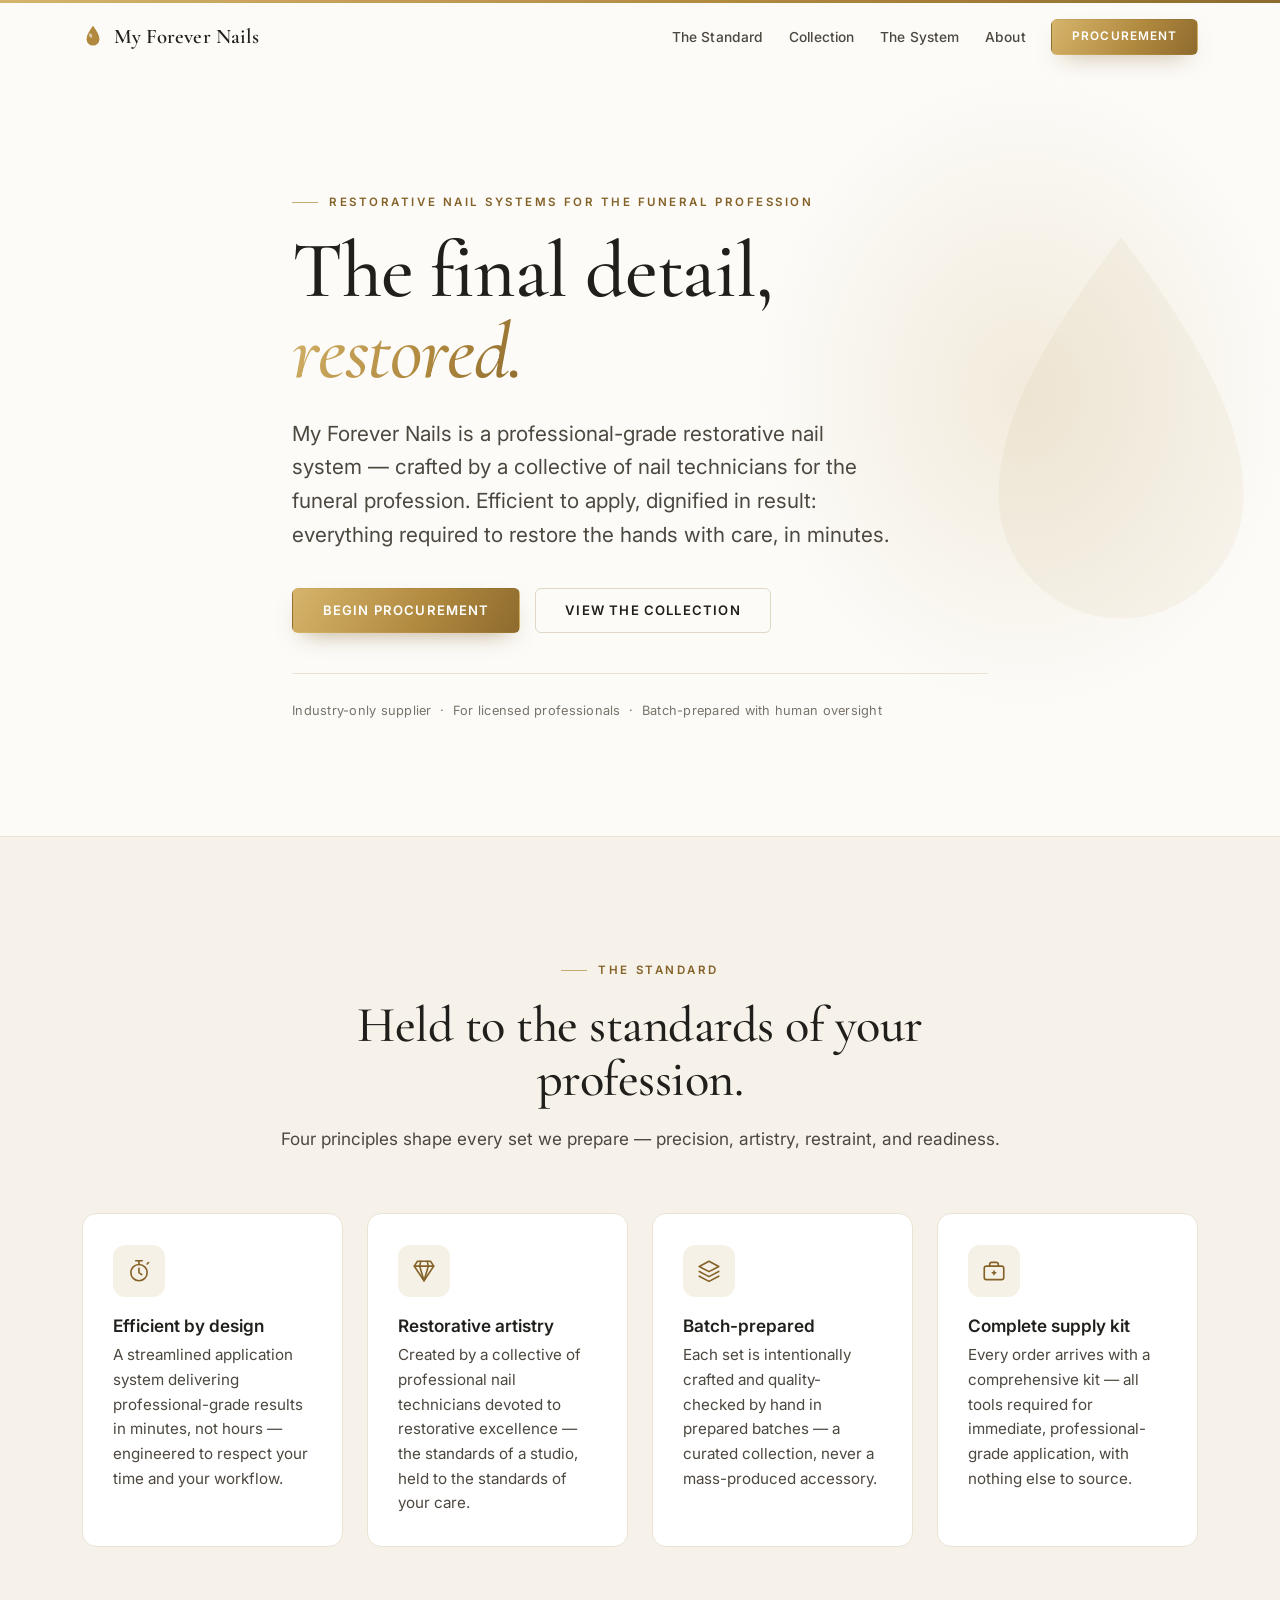
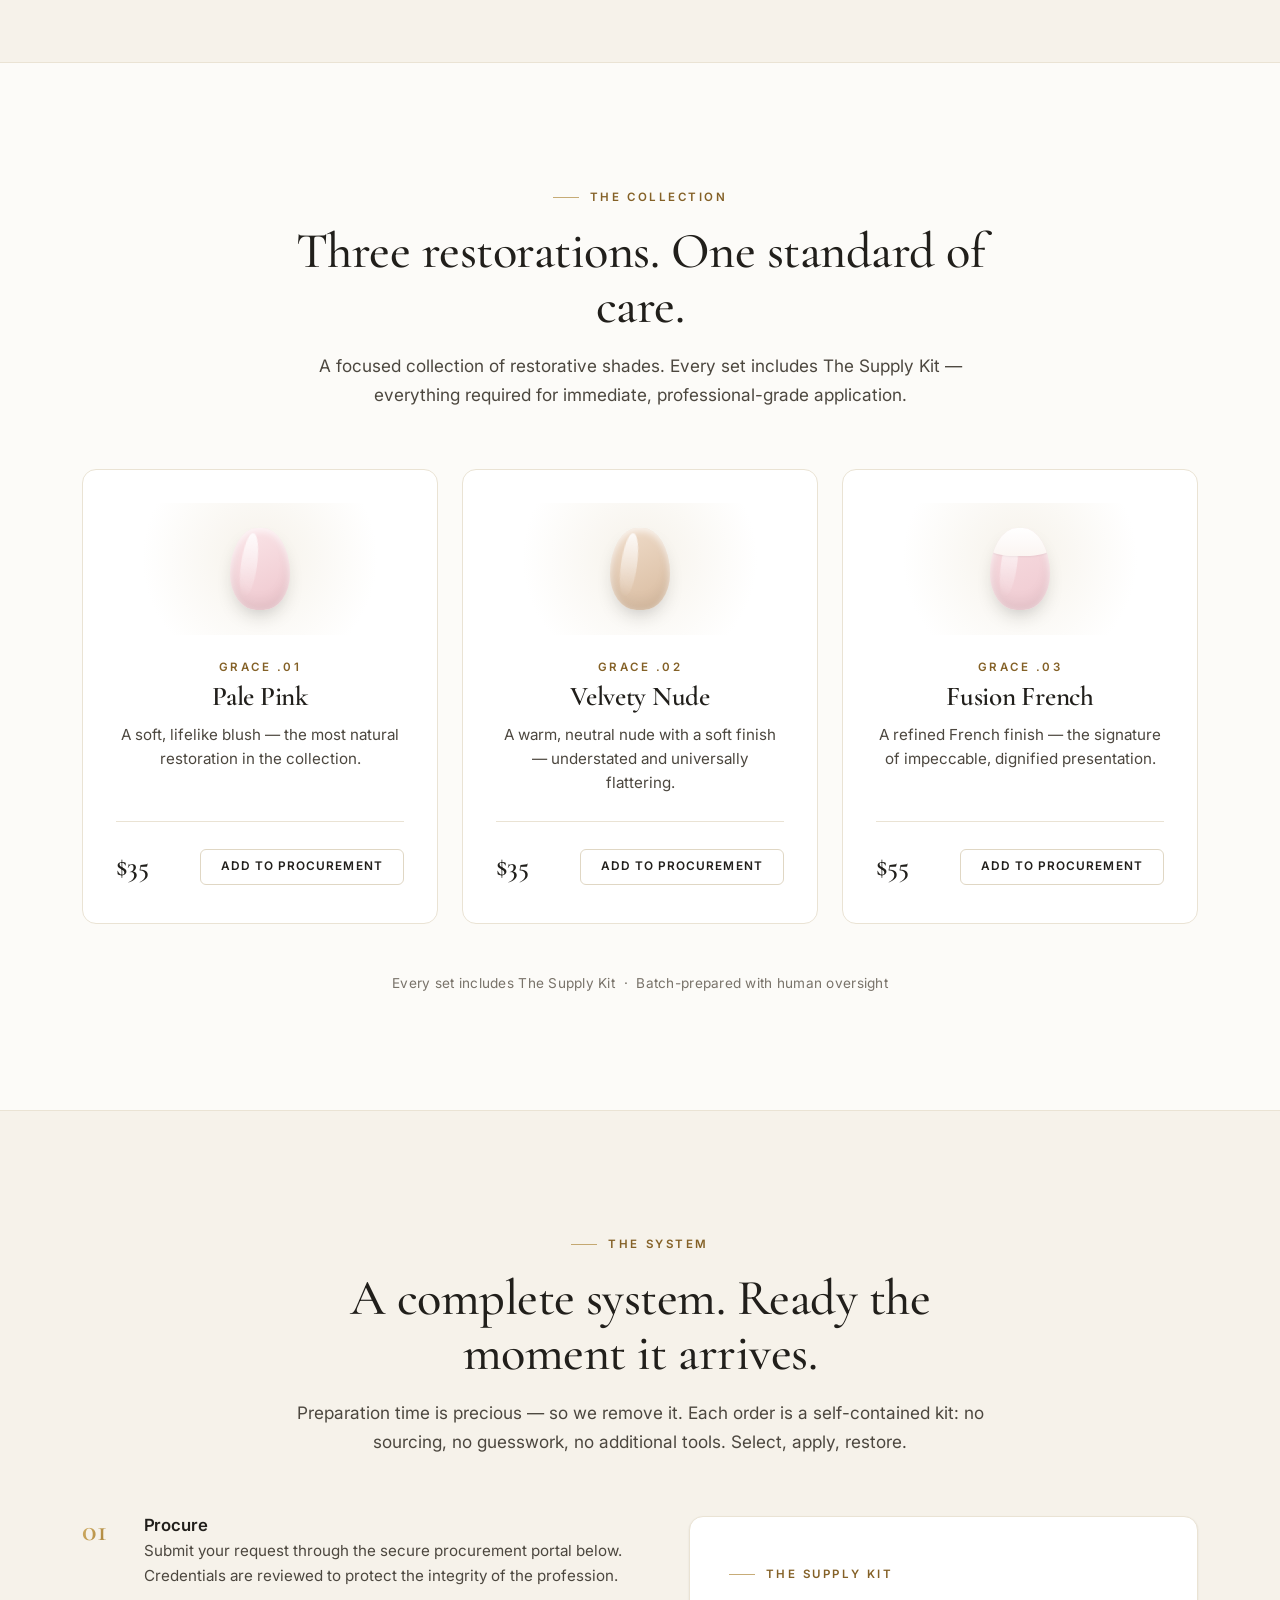
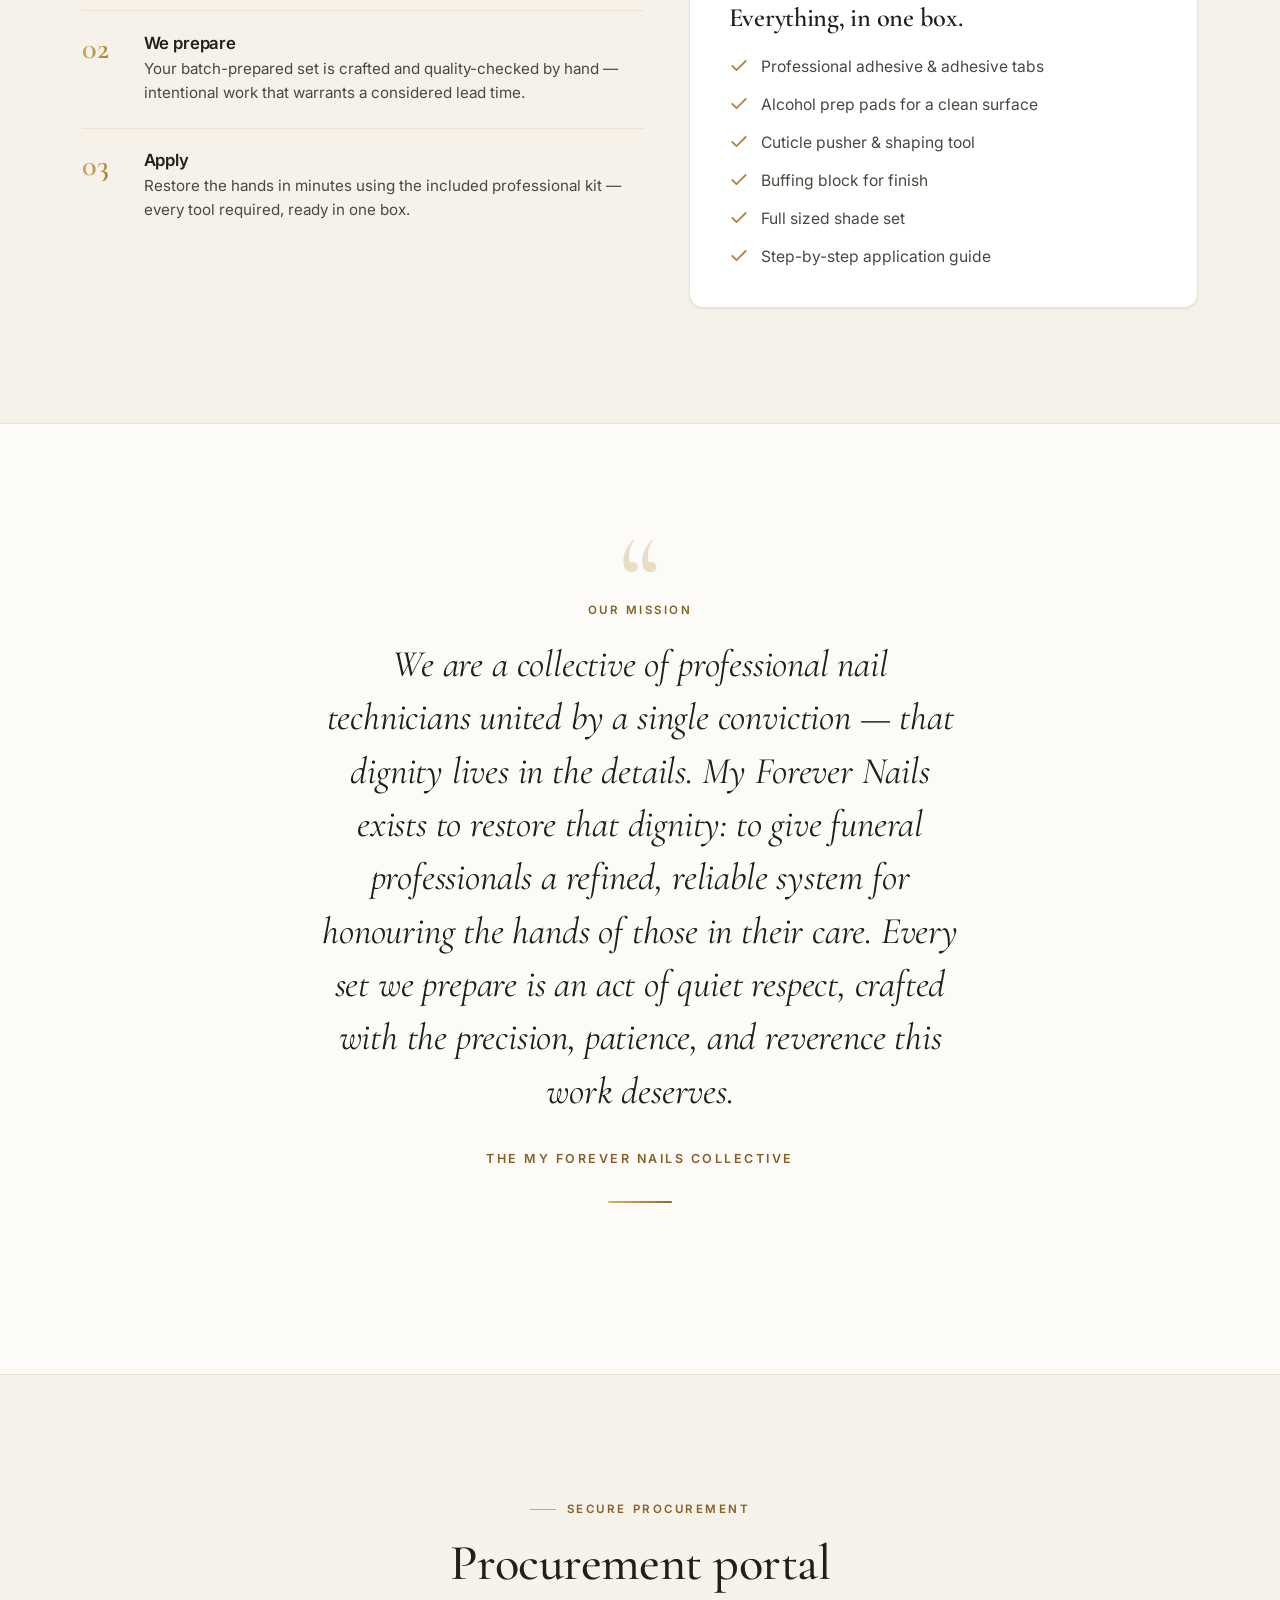
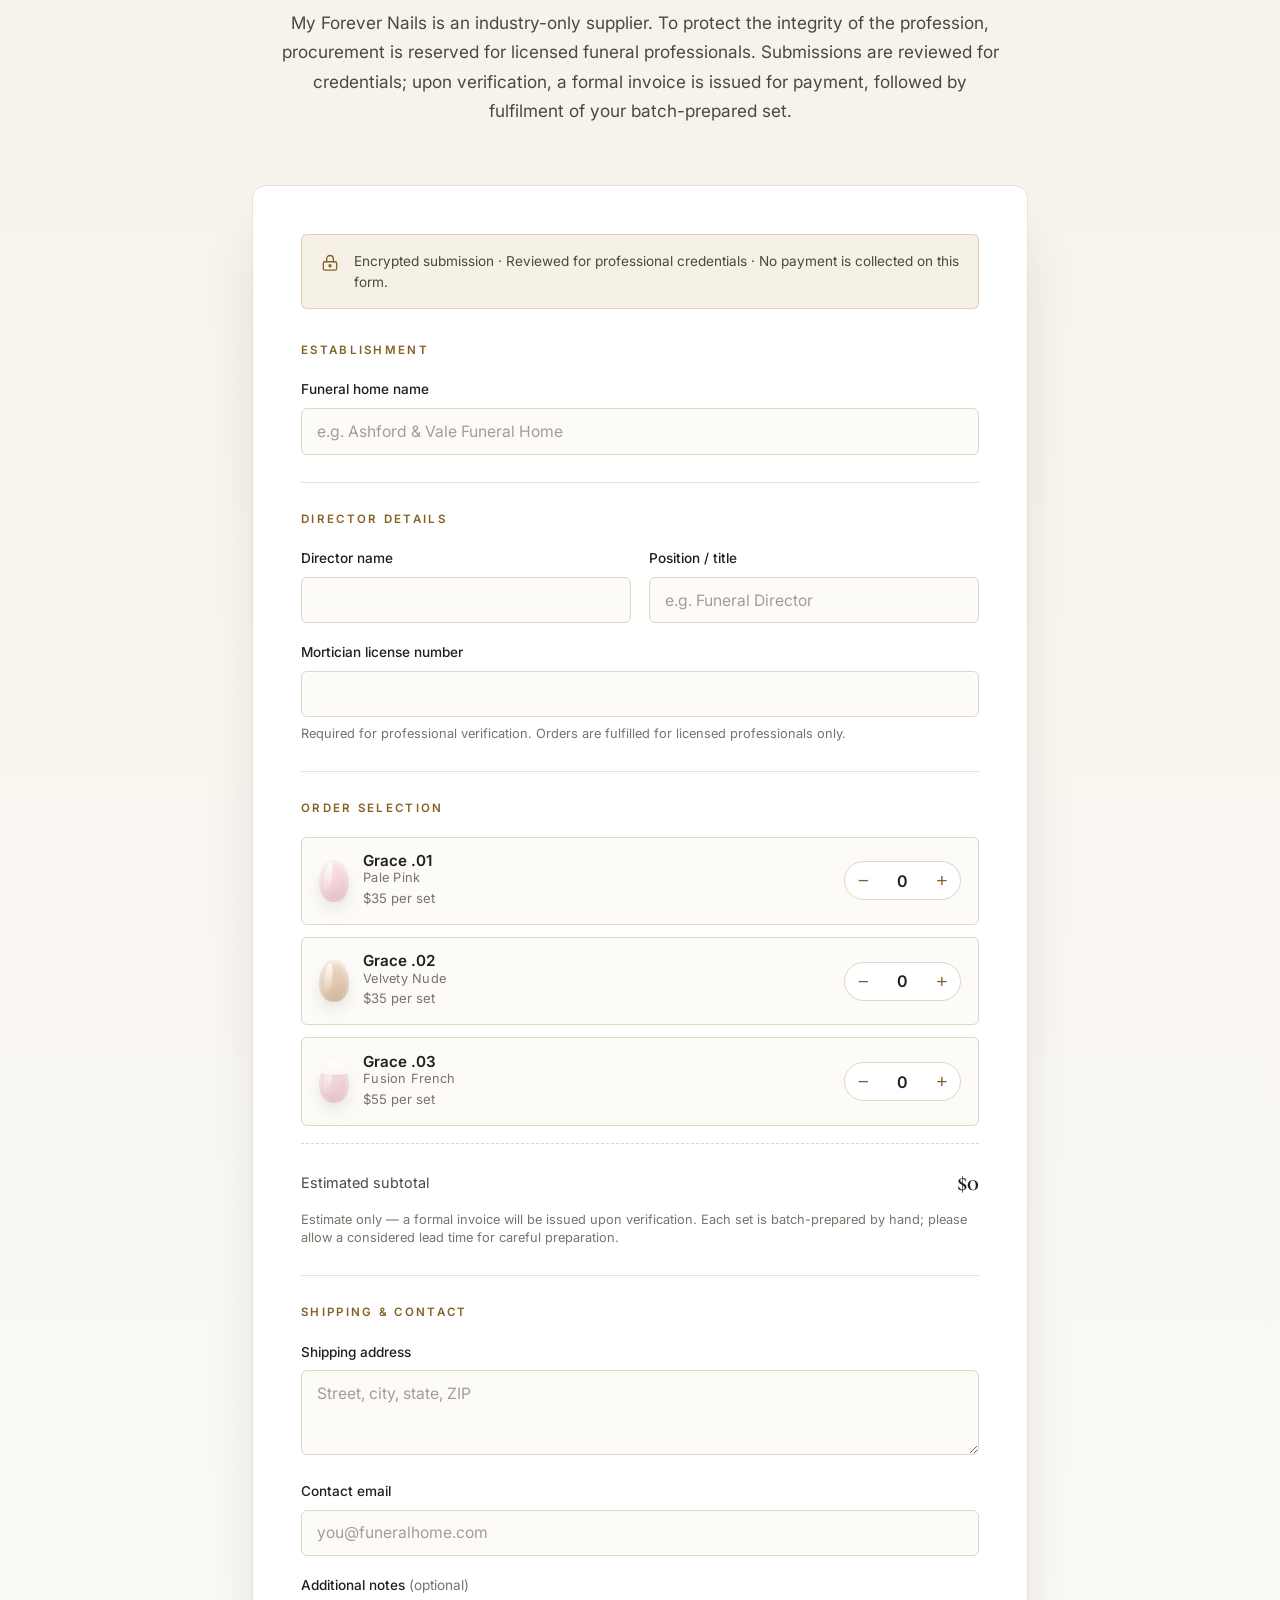
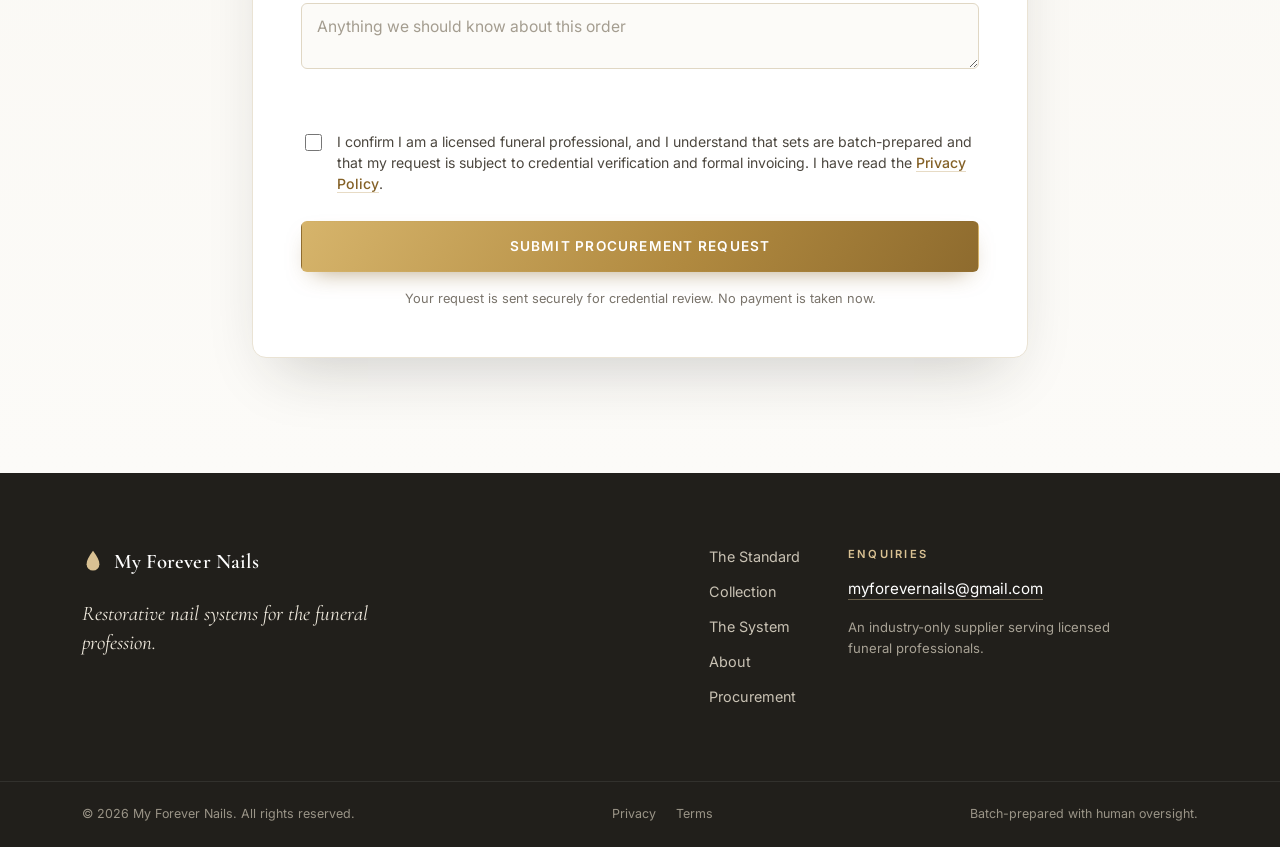
==== index.html @ 1ca55247 "Build the My Forever Nails production site Static, dependency-free site for myforevernails.com, serv" ====
<!DOCTYPE html>
<html lang="en" class="no-js">
<head>
<meta charset="utf-8">
<meta name="viewport" content="width=device-width, initial-scale=1">
<title>My Forever Nails — Restorative Nail Systems for the Funeral Profession</title>
<meta name="description" content="Professional-grade restorative nail systems, crafted by a collective of nail technicians for the funeral profession. Efficient application, dignified results. Industry-only supplier.">
<meta name="author" content="The My Forever Nails Collective">
<meta name="theme-color" content="#FCFBF8">
<meta name="color-scheme" content="light">
<link rel="canonical" href="https://myforevernails.com/">

<!-- Open Graph -->
<meta property="og:type" content="website">
<meta property="og:site_name" content="My Forever Nails">
<meta property="og:title" content="My Forever Nails — Restorative Nail Systems for the Funeral Profession">
<meta property="og:description" content="Professional-grade restorative nail systems, crafted by a collective of nail technicians for the funeral profession. Efficient application, dignified results.">
<meta property="og:url" content="https://myforevernails.com/">
<meta property="og:image" content="https://myforevernails.com/assets/img/og-image.png">
<meta property="og:image:width" content="1200">
<meta property="og:image:height" content="630">
<meta property="og:image:alt" content="My Forever Nails — restorative nail systems for the funeral profession.">
<meta property="og:locale" content="en_US">

<!-- Twitter / X -->
<meta name="twitter:card" content="summary_large_image">
<meta name="twitter:title" content="My Forever Nails — Restorative Nail Systems for the Funeral Profession">
<meta name="twitter:description" content="Professional-grade restorative nail systems, crafted by a collective of nail technicians for the funeral profession.">
<meta name="twitter:image" content="https://myforevernails.com/assets/img/og-image.png">

<!-- Icons -->
<link rel="icon" href="/assets/img/favicon.ico" sizes="32x32">
<link rel="icon" href="/assets/img/favicon.svg" type="image/svg+xml">
<link rel="apple-touch-icon" href="/assets/img/apple-touch-icon.png">
<link rel="manifest" href="/site.webmanifest">

<!-- Fonts -->
<link rel="preconnect" href="https://fonts.googleapis.com">
<link rel="preconnect" href="https://fonts.gstatic.com" crossorigin>
<link href="https://fonts.googleapis.com/css2?family=Cormorant+Garamond:ital,wght@0,400;0,500;0,600;1,400;1,500&family=Inter:wght@400;500;600;700&display=swap" rel="stylesheet">

<link rel="stylesheet" href="/assets/css/styles.css">
<script>document.documentElement.classList.remove('no-js');</script>

<!-- Structured data -->
<script type="application/ld+json">
{
  "@context": "https://schema.org",
  "@graph": [
    {
      "@type": "Organization",
      "@id": "https://myforevernails.com/#organization",
      "name": "My Forever Nails",
      "url": "https://myforevernails.com/",
      "email": "myforevernails@gmail.com",
      "logo": "https://myforevernails.com/assets/img/icon-512.png",
      "image": "https://myforevernails.com/assets/img/og-image.png",
      "description": "An industry-only supplier of professional-grade restorative nail systems for the funeral profession, crafted by a collective of nail technicians.",
      "slogan": "The final detail, restored.",
      "areaServed": "US",
      "contactPoint": {
        "@type": "ContactPoint",
        "contactType": "Sales",
        "email": "myforevernails@gmail.com",
        "availableLanguage": "English"
      }
    },
    {
      "@type": "WebSite",
      "@id": "https://myforevernails.com/#website",
      "url": "https://myforevernails.com/",
      "name": "My Forever Nails",
      "publisher": { "@id": "https://myforevernails.com/#organization" },
      "inLanguage": "en-US"
    },
    {
      "@type": "ItemList",
      "name": "The Collection",
      "itemListOrder": "https://schema.org/ItemListOrderAscending",
      "numberOfItems": 3,
      "itemListElement": [
        {
          "@type": "ListItem",
          "position": 1,
          "item": {
            "@type": "Product",
            "name": "Grace .01 — Pale Pink",
            "sku": "GRACE-01",
            "description": "A soft, lifelike blush — the most natural restoration in the collection. Includes The Supply Kit.",
            "brand": { "@id": "https://myforevernails.com/#organization" },
            "offers": {
              "@type": "Offer",
              "price": "35.00",
              "priceCurrency": "USD",
              "availability": "https://schema.org/InStock",
              "eligibleCustomerType": "https://schema.org/Business",
              "url": "https://myforevernails.com/#collection"
            }
          }
        },
        {
          "@type": "ListItem",
          "position": 2,
          "item": {
            "@type": "Product",
            "name": "Grace .02 — Velvety Nude",
            "sku": "GRACE-02",
            "description": "A warm, neutral nude with a soft finish — understated and universally flattering. Includes The Supply Kit.",
            "brand": { "@id": "https://myforevernails.com/#organization" },
            "offers": {
              "@type": "Offer",
              "price": "35.00",
              "priceCurrency": "USD",
              "availability": "https://schema.org/InStock",
              "eligibleCustomerType": "https://schema.org/Business",
              "url": "https://myforevernails.com/#collection"
            }
          }
        },
        {
          "@type": "ListItem",
          "position": 3,
          "item": {
            "@type": "Product",
            "name": "Grace .03 — Fusion French",
            "sku": "GRACE-03",
            "description": "A refined French finish — the signature of impeccable, dignified presentation. Includes The Supply Kit.",
            "brand": { "@id": "https://myforevernails.com/#organization" },
            "offers": {
              "@type": "Offer",
              "price": "55.00",
              "priceCurrency": "USD",
              "availability": "https://schema.org/InStock",
              "eligibleCustomerType": "https://schema.org/Business",
              "url": "https://myforevernails.com/#collection"
            }
          }
        }
      ]
    }
  ]
}
</script>
</head>
<body>
<a class="skip-link" href="#top">Skip to content</a>
<div class="topbar" aria-hidden="true"></div>

<!-- ============ HEADER ============ -->
<header class="site-header">
  <div class="container header__inner">
    <a class="brand" href="/" aria-label="My Forever Nails — home">
      <svg class="brand__mark" viewBox="0 0 24 28" aria-hidden="true">
        <path d="M12 1.6C7.4 7.6 5 12.2 5 16.4A7 7 0 0 0 19 16.4C19 12.2 16.6 7.6 12 1.6Z" fill="#B0893F"/>
        <ellipse cx="9.4" cy="12.4" rx="1.7" ry="2.6" fill="#fff" opacity=".55" transform="rotate(-22 9.4 12.4)"/>
      </svg>
      <span class="brand__name">My Forever Nails</span>
    </a>
    <button class="nav-toggle" type="button" aria-controls="primary-nav" aria-expanded="false" aria-label="Open menu">
      <span></span><span></span><span></span>
    </button>
    <nav id="primary-nav" class="nav" aria-label="Primary">
      <a href="#standard">The Standard</a>
      <a href="#collection">Collection</a>
      <a href="#system">The System</a>
      <a href="#mission">About</a>
      <a href="#procurement" class="btn btn--primary btn--sm nav__cta">Procurement</a>
    </nav>
  </div>
</header>

<main id="top" tabindex="-1">

  <!-- ============ HERO ============ -->
  <section class="hero">
    <svg class="hero__ornament" viewBox="0 0 24 28" aria-hidden="true">
      <path d="M12 1.6C7.4 7.6 5 12.2 5 16.4A7 7 0 0 0 19 16.4C19 12.2 16.6 7.6 12 1.6Z" fill="currentColor"/>
    </svg>
    <div class="container hero__inner">
      <p class="eyebrow reveal">Restorative nail systems for the funeral profession</p>
      <h1 class="hero__title reveal">The final detail,<br><em>restored.</em></h1>
      <p class="hero__lead reveal">My Forever Nails is a professional-grade restorative nail system — crafted by a collective of nail technicians for the funeral profession. Efficient to apply, dignified in result: everything required to restore the hands with care, in minutes.</p>
      <div class="hero__actions reveal">
        <a href="#procurement" class="btn btn--primary">Begin procurement</a>
        <a href="#collection" class="btn btn--ghost">View the collection</a>
      </div>
      <p class="hero__trust reveal">Industry-only supplier&nbsp;&nbsp;·&nbsp;&nbsp;For licensed professionals&nbsp;&nbsp;·&nbsp;&nbsp;Batch-prepared with human oversight</p>
    </div>
  </section>

  <!-- ============ THE STANDARD ============ -->
  <section id="standard" class="section section--paper">
    <div class="container">
      <div class="section__head">
        <p class="eyebrow reveal">The standard</p>
        <h2 class="section__title reveal">Held to the standards of your profession.</h2>
        <p class="section__intro reveal">Four principles shape every set we prepare — precision, artistry, restraint, and readiness.</p>
      </div>
      <div class="grid grid--4">
        <article class="card reveal">
          <span class="card__icon"><svg viewBox="0 0 24 24" fill="none" stroke="currentColor" stroke-width="1.5" stroke-linecap="round" stroke-linejoin="round" aria-hidden="true"><circle cx="12" cy="13.5" r="7.5"/><path d="M12 9.5v4l2.6 1.8"/><path d="M9 2.5h6"/><path d="M12 2.5v3.5"/><path d="m19.5 5.5 1.3-1.3"/></svg></span>
          <h3>Efficient by design</h3>
          <p>A streamlined application system delivering professional-grade results in minutes, not hours — engineered to respect your time and your workflow.</p>
        </article>
        <article class="card reveal">
          <span class="card__icon"><svg viewBox="0 0 24 24" fill="none" stroke="currentColor" stroke-width="1.5" stroke-linecap="round" stroke-linejoin="round" aria-hidden="true"><path d="M6 3h12l3 4.5-9 13.5L3 7.5 6 3Z"/><path d="M3.2 7.5h17.6"/><path d="M9 3 8 7.5 12 21l4-13.5L15 3"/></svg></span>
          <h3>Restorative artistry</h3>
          <p>Created by a collective of professional nail technicians devoted to restorative excellence — the standards of a studio, held to the standards of your care.</p>
        </article>
        <article class="card reveal">
          <span class="card__icon"><svg viewBox="0 0 24 24" fill="none" stroke="currentColor" stroke-width="1.5" stroke-linecap="round" stroke-linejoin="round" aria-hidden="true"><path d="m12 3 9 4.8-9 4.8-9-4.8L12 3Z"/><path d="m3 12.4 9 4.8 9-4.8"/><path d="m3 16.8 9 4.8 9-4.8"/></svg></span>
          <h3>Batch-prepared</h3>
          <p>Each set is intentionally crafted and quality-checked by hand in prepared batches — a curated collection, never a mass-produced accessory.</p>
        </article>
        <article class="card reveal">
          <span class="card__icon"><svg viewBox="0 0 24 24" fill="none" stroke="currentColor" stroke-width="1.5" stroke-linecap="round" stroke-linejoin="round" aria-hidden="true"><rect x="3" y="7.5" width="18" height="12.5" rx="2"/><path d="M8 7.5V6a2 2 0 0 1 2-2h4a2 2 0 0 1 2 2v1.5"/><path d="M12 12v3.2"/><path d="M10.4 13.6h3.2"/></svg></span>
          <h3>Complete supply kit</h3>
          <p>Every order arrives with a comprehensive kit — all tools required for immediate, professional-grade application, with nothing else to source.</p>
        </article>
      </div>
    </div>
  </section>

  <!-- ============ COLLECTION ============ -->
  <section id="collection" class="section">
    <div class="container">
      <div class="section__head">
        <p class="eyebrow reveal">The collection</p>
        <h2 class="section__title reveal">Three restorations. One standard of care.</h2>
        <p class="section__intro reveal">A focused collection of restorative shades. Every set includes The Supply Kit — everything required for immediate, professional-grade application.</p>
      </div>
      <div class="products">
        <article class="product reveal">
          <div class="product__visual"><span class="nail nail--g01" aria-hidden="true"></span></div>
          <p class="product__code">Grace .01</p>
          <h3 class="product__name">Pale Pink</h3>
          <p class="product__desc">A soft, lifelike blush — the most natural restoration in the collection.</p>
          <div class="product__foot">
            <span class="product__price">$35</span>
            <button type="button" class="btn btn--ghost btn--sm" data-add="g01">Add to procurement</button>
          </div>
        </article>
        <article class="product reveal">
          <div class="product__visual"><span class="nail nail--g02" aria-hidden="true"></span></div>
          <p class="product__code">Grace .02</p>
          <h3 class="product__name">Velvety Nude</h3>
          <p class="product__desc">A warm, neutral nude with a soft finish — understated and universally flattering.</p>
          <div class="product__foot">
            <span class="product__price">$35</span>
            <button type="button" class="btn btn--ghost btn--sm" data-add="g02">Add to procurement</button>
          </div>
        </article>
        <article class="product reveal">
          <div class="product__visual"><span class="nail nail--g03" aria-hidden="true"></span></div>
          <p class="product__code">Grace .03</p>
          <h3 class="product__name">Fusion French</h3>
          <p class="product__desc">A refined French finish — the signature of impeccable, dignified presentation.</p>
          <div class="product__foot">
            <span class="product__price">$55</span>
            <button type="button" class="btn btn--ghost btn--sm" data-add="g03">Add to procurement</button>
          </div>
        </article>
      </div>
      <p class="products__note reveal">Every set includes The Supply Kit&nbsp;&nbsp;·&nbsp;&nbsp;Batch-prepared with human oversight</p>
    </div>
  </section>

  <!-- ============ THE SYSTEM ============ -->
  <section id="system" class="section section--paper">
    <div class="container">
      <div class="section__head">
        <p class="eyebrow reveal">The system</p>
        <h2 class="section__title reveal">A complete system. Ready the moment it arrives.</h2>
        <p class="section__intro reveal">Preparation time is precious — so we remove it. Each order is a self-contained kit: no sourcing, no guesswork, no additional tools. Select, apply, restore.</p>
      </div>
      <div class="system__grid">
        <ol class="steps reveal">
          <li class="step">
            <span class="step__num">01</span>
            <div><h3>Procure</h3><p>Submit your request through the secure procurement portal below. Credentials are reviewed to protect the integrity of the profession.</p></div>
          </li>
          <li class="step">
            <span class="step__num">02</span>
            <div><h3>We prepare</h3><p>Your batch-prepared set is crafted and quality-checked by hand — intentional work that warrants a considered lead time.</p></div>
          </li>
          <li class="step">
            <span class="step__num">03</span>
            <div><h3>Apply</h3><p>Restore the hands in minutes using the included professional kit — every tool required, ready in one box.</p></div>
          </li>
        </ol>
        <aside class="kit reveal">
          <p class="eyebrow">The supply kit</p>
          <h3 class="kit__title">Everything, in one box.</h3>
          <ul class="kit__list">
            <li>Professional adhesive &amp; adhesive tabs</li>
            <li>Alcohol prep pads for a clean surface</li>
            <li>Cuticle pusher &amp; shaping tool</li>
            <li>Buffing block for finish</li>
            <li>Full sized shade set</li>
            <li>Step-by-step application guide</li>
          </ul>
        </aside>
      </div>
    </div>
  </section>

  <!-- ============ MISSION / ABOUT ============ -->
  <section id="mission" class="section section--mission">
    <div class="container container--narrow">
      <div class="mission">
        <p class="eyebrow eyebrow--center reveal">Our mission</p>
        <blockquote class="mission__quote reveal">
          We are a collective of professional nail technicians united by a single conviction — that dignity lives in the details. My Forever Nails exists to restore that dignity: to give funeral professionals a refined, reliable system for honouring the hands of those in their care. Every set we prepare is an act of quiet respect, crafted with the precision, patience, and reverence this work deserves.
        </blockquote>
        <p class="mission__by reveal">The My Forever Nails Collective</p>
        <div class="mission__rule reveal" aria-hidden="true"></div>
      </div>
    </div>
  </section>

  <!-- ============ PROCUREMENT ============ -->
  <section id="procurement" class="section section--procurement">
    <div class="container container--form">
      <div class="section__head">
        <p class="eyebrow reveal">Secure procurement</p>
        <h2 class="section__title reveal">Procurement portal</h2>
        <p class="section__intro reveal">My Forever Nails is an industry-only supplier. To protect the integrity of the profession, procurement is reserved for licensed funeral professionals. Submissions are reviewed for credentials; upon verification, a formal invoice is issued for payment, followed by fulfilment of your batch-prepared set.</p>
      </div>

      <div class="portal reveal">
        <div class="portal__secure">
          <svg viewBox="0 0 24 24" fill="none" stroke="currentColor" stroke-width="1.6" stroke-linecap="round" stroke-linejoin="round" aria-hidden="true"><rect x="4" y="10.5" width="16" height="10" rx="2"/><path d="M8 10.5V7a4 4 0 0 1 8 0v3.5"/><circle cx="12" cy="15.3" r="1.2"/></svg>
          <span>Encrypted submission&nbsp;·&nbsp;Reviewed for professional credentials&nbsp;·&nbsp;No payment is collected on this form.</span>
        </div>

        <form id="procurement-form">
          <!-- Native browser validation is intentionally left enabled: the
               submit handler below only runs once required fields pass. -->
          <!-- Web3Forms configuration. The access key is injected by
               assets/js/main.js — see the CONFIGURATION block at its top. -->
          <input type="hidden" name="access_key" value="">
          <input type="hidden" name="subject" value="New Procurement Request — My Forever Nails">
          <input type="hidden" name="from_name" value="My Forever Nails — Procurement Portal">
          <input type="hidden" name="Order Summary" value="">
          <input type="hidden" name="Estimated Subtotal" value="">
          <!-- Honeypot (anti-spam; leave empty) -->
          <input type="checkbox" name="botcheck" style="display:none !important" tabindex="-1" autocomplete="off" aria-hidden="true">

          <div class="field-group">
            <p class="field-group__label">Establishment</p>
            <div class="field">
              <label for="fh">Funeral home name</label>
              <input id="fh" name="Funeral Home Name" type="text" required autocomplete="organization" placeholder="e.g. Ashford &amp; Vale Funeral Home">
            </div>
          </div>

          <div class="field-group">
            <p class="field-group__label">Director details</p>
            <div class="field-row">
              <div class="field">
                <label for="dn">Director name</label>
                <input id="dn" name="Director Name" type="text" required autocomplete="name">
              </div>
              <div class="field">
                <label for="pos">Position / title</label>
                <input id="pos" name="Position / Title" type="text" required placeholder="e.g. Funeral Director">
              </div>
            </div>
            <div class="field">
              <label for="lic">Mortician license number</label>
              <input id="lic" name="Mortician License Number" type="text" required autocomplete="off">
              <span class="field__hint">Required for professional verification. Orders are fulfilled for licensed professionals only.</span>
            </div>
          </div>

          <div class="field-group" id="order-builder">
            <p class="field-group__label">Order selection</p>
            <div class="order-list">
              <div class="order-row" data-shade="g01">
                <div class="order-row__info">
                  <span class="nail nail--g01" aria-hidden="true"></span>
                  <div>
                    <p class="order-row__name">Grace .01 <span>Pale Pink</span></p>
                    <p class="order-row__price">$35 per set</p>
                  </div>
                </div>
                <div class="stepper" data-shade="g01">
                  <button type="button" class="stepper__btn" data-act="dec" aria-label="Decrease Grace .01 quantity">−</button>
                  <input class="stepper__input" type="number" name="Grace .01 Qty" value="0" min="0" max="99" step="1" inputmode="numeric" aria-label="Grace .01 Pale Pink quantity">
                  <button type="button" class="stepper__btn" data-act="inc" aria-label="Increase Grace .01 quantity">+</button>
                </div>
              </div>
              <div class="order-row" data-shade="g02">
                <div class="order-row__info">
                  <span class="nail nail--g02" aria-hidden="true"></span>
                  <div>
                    <p class="order-row__name">Grace .02 <span>Velvety Nude</span></p>
                    <p class="order-row__price">$35 per set</p>
                  </div>
                </div>
                <div class="stepper" data-shade="g02">
                  <button type="button" class="stepper__btn" data-act="dec" aria-label="Decrease Grace .02 quantity">−</button>
                  <input class="stepper__input" type="number" name="Grace .02 Qty" value="0" min="0" max="99" step="1" inputmode="numeric" aria-label="Grace .02 Velvety Nude quantity">
                  <button type="button" class="stepper__btn" data-act="inc" aria-label="Increase Grace .02 quantity">+</button>
                </div>
              </div>
              <div class="order-row" data-shade="g03">
                <div class="order-row__info">
                  <span class="nail nail--g03" aria-hidden="true"></span>
                  <div>
                    <p class="order-row__name">Grace .03 <span>Fusion French</span></p>
                    <p class="order-row__price">$55 per set</p>
                  </div>
                </div>
                <div class="stepper" data-shade="g03">
                  <button type="button" class="stepper__btn" data-act="dec" aria-label="Decrease Grace .03 quantity">−</button>
                  <input class="stepper__input" type="number" name="Grace .03 Qty" value="0" min="0" max="99" step="1" inputmode="numeric" aria-label="Grace .03 Fusion French quantity">
                  <button type="button" class="stepper__btn" data-act="inc" aria-label="Increase Grace .03 quantity">+</button>
                </div>
              </div>
            </div>
            <div class="order-total">
              <span>Estimated subtotal</span>
              <span id="subtotal" class="order-total__value">$0</span>
            </div>
            <span class="field__hint">Estimate only — a formal invoice will be issued upon verification. Each set is batch-prepared by hand; please allow a considered lead time for careful preparation.</span>
          </div>

          <div class="field-group">
            <p class="field-group__label">Shipping &amp; contact</p>
            <div class="field">
              <label for="ship">Shipping address</label>
              <textarea id="ship" name="Shipping Address" rows="3" required autocomplete="street-address" placeholder="Street, city, state, ZIP"></textarea>
            </div>
            <div class="field">
              <label for="em">Contact email</label>
              <input id="em" name="email" type="email" required autocomplete="email" placeholder="you@funeralhome.com">
            </div>
            <div class="field">
              <label for="notes">Additional notes <span class="opt">(optional)</span></label>
              <textarea id="notes" name="Additional Notes" rows="2" placeholder="Anything we should know about this order"></textarea>
            </div>
          </div>

          <label class="consent">
            <input type="checkbox" name="Professional Confirmation" value="Confirmed — licensed funeral professional; understands sets are batch-prepared and subject to verification and invoicing." required>
            <span>I confirm I am a licensed funeral professional, and I understand that sets are batch-prepared and that my request is subject to credential verification and formal invoicing. I have read the <a href="/privacy.html">Privacy Policy</a>.</span>
          </label>

          <div id="form-status" class="form-status" role="status" aria-live="polite" style="display:none"></div>

          <button type="submit" class="btn btn--primary btn--block form-submit">Submit procurement request</button>
          <p class="form-foot">Your request is sent securely for credential review. No payment is taken now.</p>
        </form>

        <div id="form-success" class="form-success" role="status" aria-live="polite" style="display:none">
          <svg viewBox="0 0 24 24" fill="none" stroke="currentColor" stroke-width="1.5" stroke-linecap="round" stroke-linejoin="round" aria-hidden="true"><circle cx="12" cy="12" r="9.2"/><path d="m8.4 12.2 2.5 2.5 4.7-5.2"/></svg>
          <h3>Request received.</h3>
          <p>Thank you. Your procurement request has been submitted for credential review. Upon verification, a formal invoice will follow, and your batch-prepared set will be fulfilled with care.</p>
          <p class="form-success__mail">Questions? <a href="mailto:myforevernails@gmail.com">myforevernails@gmail.com</a></p>
        </div>
      </div>
    </div>
  </section>
</main>

<!-- ============ FOOTER ============ -->
<footer class="site-footer">
  <div class="container footer__inner">
    <div class="footer__brand">
      <a class="brand brand--footer" href="/" aria-label="My Forever Nails — home">
        <svg class="brand__mark" viewBox="0 0 24 28" aria-hidden="true"><path d="M12 1.6C7.4 7.6 5 12.2 5 16.4A7 7 0 0 0 19 16.4C19 12.2 16.6 7.6 12 1.6Z" fill="#D9C193"/></svg>
        <span class="brand__name">My Forever Nails</span>
      </a>
      <p class="footer__tag">Restorative nail systems for the funeral profession.</p>
    </div>
    <div class="footer__cols">
      <nav class="footer__nav" aria-label="Footer">
        <a href="/#standard">The Standard</a>
        <a href="/#collection">Collection</a>
        <a href="/#system">The System</a>
        <a href="/#mission">About</a>
        <a href="/#procurement">Procurement</a>
      </nav>
      <div class="footer__contact">
        <p class="footer__label">Enquiries</p>
        <a href="mailto:myforevernails@gmail.com">myforevernails@gmail.com</a>
        <p class="footer__note">An industry-only supplier serving licensed funeral professionals.</p>
      </div>
    </div>
  </div>
  <div class="footer__base">
    <div class="container footer__base-inner">
      <p>© <span id="year">2026</span> My Forever Nails. All rights reserved.</p>
      <p class="footer__legal">
        <a href="/privacy.html">Privacy</a>
        <a href="/terms.html">Terms</a>
      </p>
      <p>Batch-prepared with human oversight.</p>
    </div>
  </div>
</footer>

<script src="/assets/js/main.js" defer></script>
</body>
</html>
---- assets/css/styles.css ----
/* ============================================================
   MY FOREVER NAILS — Design System
   Palette: warm white + antique gold. Clinical, editorial, premium.
   ============================================================ */
:root{
  --paper:#FCFBF8;
  --white:#FFFFFF;
  --cream:#F6F2EA;
  --cream-2:#F1E9DA;
  --ink:#211F1B;
  --body:#4C473F;
  --muted:#79736A;

  --gold:#B0893F;
  --gold-deep:#846127;
  --gold-soft:#D9C193;
  --gold-tint:rgba(176,137,63,.12);
  --champagne:#EFE6D2;
  --line:#EAE3D4;
  --line-strong:#E0D7C4;
  --line-gold:rgba(176,137,63,.30);
  --gold-gradient:linear-gradient(120deg,#D6B46B 0%,#B0893F 58%,#8E6B2E 100%);

  --danger:#8C3A21;
  --danger-bg:#FBEEE7;
  --danger-line:rgba(140,58,33,.28);
  --info-bg:#F3EEE3;
  --info-line:rgba(176,137,63,.28);

  --shadow-sm:0 1px 2px rgba(33,31,27,.05), 0 1px 3px rgba(33,31,27,.04);
  --shadow-md:0 12px 32px -12px rgba(33,31,27,.14);
  --shadow-lg:0 30px 60px -24px rgba(33,31,27,.22);

  --r:6px;
  --r-lg:14px;
  --r-pill:999px;
  --header-h:68px;

  --serif:'Cormorant Garamond','Cormorant',Georgia,'Times New Roman',serif;
  --sans:'Inter',system-ui,-apple-system,'Segoe UI',Roboto,Helvetica,Arial,sans-serif;
}

*,*::before,*::after{box-sizing:border-box;}
html{-webkit-text-size-adjust:100%;scroll-behavior:smooth;}
body{
  margin:0;
  background:var(--paper);
  color:var(--body);
  font-family:var(--sans);
  font-size:16px;
  line-height:1.65;
  -webkit-font-smoothing:antialiased;
  text-rendering:optimizeLegibility;
  overflow-x:hidden;
}
body.nav-open{overflow:hidden;}
img{max-width:100%;display:block;}
a{color:inherit;text-decoration:none;}
::selection{background:var(--champagne);color:var(--ink);}
:focus-visible{outline:2px solid var(--gold);outline-offset:3px;border-radius:3px;}

h1,h2,h3{margin:0;color:var(--ink);font-weight:500;letter-spacing:-.01em;line-height:1.08;}
p{margin:0;}

/* Anchored sections must clear the sticky header when jumped to. */
:target,[id]{scroll-margin-top:calc(var(--header-h) + 1.25rem);}

/* ---------- Skip link (accessibility) ---------- */
.skip-link{
  position:absolute;left:.75rem;top:-100px;z-index:200;
  padding:.7rem 1.1rem;border-radius:var(--r);
  background:var(--ink);color:#fff;
  font-size:.85rem;font-weight:600;letter-spacing:.04em;
  transition:top .2s ease;
}
.skip-link:focus{top:.75rem;}
/* <main> is focusable only as a skip-link target; it needs no focus ring. */
main:focus{outline:none;}

/* ---------- Layout ---------- */
.container{width:100%;max-width:1180px;margin-inline:auto;padding-inline:clamp(1.25rem,4vw,2rem);}
.container--narrow{max-width:780px;}
.container--form{max-width:840px;}
.section{padding-block:clamp(4.5rem,9vw,8rem);}
.section--paper{background:var(--cream);border-block:1px solid var(--line);}
[hidden]{display:none !important;}

.topbar{height:3px;background:var(--gold-gradient);}

/* ---------- Shared type ---------- */
.eyebrow{
  display:inline-flex;align-items:center;gap:.7rem;
  margin:0 0 1.1rem;
  font-family:var(--sans);font-size:.72rem;font-weight:600;
  letter-spacing:.22em;text-transform:uppercase;color:var(--gold-deep);
}
.eyebrow::before{content:"";width:26px;height:1px;background:var(--gold);opacity:.7;}
.eyebrow--center{justify-content:center;}
.eyebrow--center::before{display:none;}

.section__head{max-width:720px;margin:0 auto clamp(2.5rem,5vw,3.75rem);text-align:center;}
.section__head .eyebrow{justify-content:center;}
.section__title{font-family:var(--serif);font-size:clamp(2rem,4.2vw,3.15rem);}
.section__intro{margin-top:1.1rem;font-size:1.075rem;line-height:1.7;color:var(--body);}

.flourish{display:flex;align-items:center;justify-content:center;gap:.85rem;margin:0 auto;color:var(--gold);}
.flourish::before,.flourish::after{content:"";width:52px;height:1px;background:linear-gradient(90deg,transparent,var(--line-gold));}
.flourish::after{background:linear-gradient(90deg,var(--line-gold),transparent);}
.flourish span{width:6px;height:6px;transform:rotate(45deg);background:var(--gold);}

/* ---------- Buttons ---------- */
.btn{
  --btn-bg:transparent;
  display:inline-flex;align-items:center;justify-content:center;gap:.5rem;
  padding:.95rem 1.85rem;
  font-family:var(--sans);font-size:.82rem;font-weight:600;
  letter-spacing:.09em;text-transform:uppercase;
  border-radius:var(--r);border:1px solid transparent;
  cursor:pointer;transition:transform .25s ease,box-shadow .25s ease,background .25s ease,color .25s ease,border-color .25s ease;
  white-space:nowrap;line-height:1;
}
.btn--primary{
  background:var(--gold-gradient);color:#fff;
  box-shadow:0 10px 24px -12px rgba(132,97,39,.65);
}
.btn--primary:hover{transform:translateY(-2px);box-shadow:0 16px 30px -12px rgba(132,97,39,.6);}
.btn--ghost{background:transparent;color:var(--ink);border-color:var(--line-strong);}
.btn--ghost:hover{border-color:var(--gold);color:var(--gold-deep);background:var(--gold-tint);transform:translateY(-2px);}
.btn--sm{padding:.7rem 1.25rem;font-size:.74rem;}
.btn--block{width:100%;padding-block:1.1rem;font-size:.85rem;}
.btn[disabled]{opacity:.6;cursor:progress;transform:none;}

/* ---------- Header ---------- */
.site-header{
  position:sticky;top:0;z-index:60;
  background:rgba(252,251,248,.82);
  -webkit-backdrop-filter:saturate(180%) blur(14px);
  backdrop-filter:saturate(180%) blur(14px);
  border-bottom:1px solid transparent;
  transition:border-color .3s ease,background .3s ease,box-shadow .3s ease;
}
/* Browsers without backdrop-filter get a solid bar rather than see-through text. */
@supports not ((backdrop-filter:blur(1px)) or (-webkit-backdrop-filter:blur(1px))){
  .site-header{background:rgba(252,251,248,.98);}
}
.site-header.is-scrolled{border-bottom-color:var(--line);box-shadow:0 4px 20px -14px rgba(33,31,27,.4);}
.header__inner{position:relative;display:flex;align-items:center;justify-content:space-between;height:var(--header-h);}
.brand{display:inline-flex;align-items:center;gap:.6rem;}
.brand__mark{width:22px;height:26px;flex:none;}
.brand__name{font-family:var(--serif);font-size:1.3rem;font-weight:600;letter-spacing:.005em;color:var(--ink);}

.nav{display:flex;align-items:center;gap:clamp(1.1rem,2vw,2.1rem);}
.nav a:not(.btn){
  position:relative;font-size:.86rem;font-weight:500;color:var(--body);letter-spacing:.01em;
  padding:.35rem 0;transition:color .2s ease;
}
.nav a:not(.btn)::after{
  content:"";position:absolute;left:0;right:100%;bottom:-2px;height:1px;
  background:var(--gold);transition:right .28s ease;
}
.nav a:not(.btn):hover{color:var(--ink);}
.nav a:not(.btn):hover::after{right:0;}

.nav-toggle{
  display:none;flex-direction:column;justify-content:center;gap:5px;
  width:44px;height:44px;padding:0 10px;margin-right:-10px;
  background:none;border:0;cursor:pointer;
}
.nav-toggle span{display:block;height:1.6px;width:100%;background:var(--ink);border-radius:2px;transition:transform .3s ease,opacity .2s ease;}
.nav-toggle[aria-expanded="true"] span:nth-child(1){transform:translateY(6.6px) rotate(45deg);}
.nav-toggle[aria-expanded="true"] span:nth-child(2){opacity:0;}
.nav-toggle[aria-expanded="true"] span:nth-child(3){transform:translateY(-6.6px) rotate(-45deg);}

@media (max-width:899px){
  .nav-toggle{display:flex;}
  .nav{
    position:absolute;top:calc(100% + 1px);left:0;right:0;
    flex-direction:column;align-items:stretch;gap:0;
    background:var(--white);border-top:1px solid var(--line);
    box-shadow:var(--shadow-lg);
    padding:.25rem clamp(1.25rem,4vw,2rem) 1.4rem;
    opacity:0;visibility:hidden;transform:translateY(-10px);
    transition:opacity .26s ease,transform .26s ease,visibility .26s;
  }
  .nav.is-open{opacity:1;visibility:visible;transform:translateY(0);}
  .nav a:not(.btn){padding:1rem .25rem;border-bottom:1px solid var(--line);font-size:.95rem;}
  .nav a:not(.btn)::after{display:none;}
  .nav__cta{margin-top:1.1rem;width:100%;}
}

/* ---------- Hero ---------- */
.hero{position:relative;overflow:hidden;padding-block:clamp(3.5rem,9vw,7rem) clamp(4rem,9vw,7.5rem);}
.hero::before{
  content:"";position:absolute;top:-18%;right:-10%;width:60%;height:120%;
  background:radial-gradient(closest-side,rgba(217,193,147,.28),transparent 70%);
  pointer-events:none;z-index:0;
}
.hero__ornament{
  position:absolute;right:clamp(-60px,-4vw,-20px);top:50%;transform:translateY(-50%);
  width:min(46vw,420px);color:var(--gold);opacity:.06;z-index:0;pointer-events:none;
}
.hero__inner{position:relative;z-index:1;max-width:760px;}
.hero__title{
  font-family:var(--serif);font-weight:500;
  font-size:clamp(2.8rem,7vw,5rem);line-height:1.02;letter-spacing:-.015em;
  margin-bottom:1.5rem;
}
.hero__title em{
  font-style:italic;font-weight:500;
  background:var(--gold-gradient);-webkit-background-clip:text;background-clip:text;
  color:var(--gold-deep);-webkit-text-fill-color:transparent;
}
.hero__lead{font-size:clamp(1.075rem,2vw,1.3rem);line-height:1.62;color:var(--body);max-width:600px;}
.hero__actions{display:flex;flex-wrap:wrap;gap:.9rem;margin-top:2.25rem;}
.hero__trust{
  margin-top:2.5rem;padding-top:1.6rem;border-top:1px solid var(--line);
  font-size:.8rem;letter-spacing:.02em;color:var(--muted);
}

/* ---------- Grid + cards ---------- */
.grid{display:grid;gap:clamp(1rem,2.4vw,1.5rem);}
.grid--4{grid-template-columns:1fr;}
@media(min-width:600px){.grid--4{grid-template-columns:1fr 1fr;}}
@media(min-width:980px){.grid--4{grid-template-columns:repeat(4,1fr);}}

.card{
  background:var(--white);border:1px solid var(--line);border-radius:var(--r-lg);
  padding:clamp(1.5rem,2.4vw,1.9rem);
  transition:transform .3s ease,box-shadow .3s ease,border-color .3s ease;
}
.card:hover{transform:translateY(-4px);box-shadow:var(--shadow-md);border-color:var(--line-gold);}
.card__icon{
  display:inline-flex;align-items:center;justify-content:center;
  width:52px;height:52px;margin-bottom:1.25rem;border-radius:12px;
  background:var(--gold-tint);color:var(--gold-deep);
}
.card__icon svg{width:26px;height:26px;}
.card h3{font-family:var(--sans);font-size:1.075rem;font-weight:600;letter-spacing:0;margin-bottom:.5rem;color:var(--ink);}
.card p{font-size:.95rem;line-height:1.62;color:var(--body);}

/* ---------- Mission ---------- */
.section--mission{position:relative;background:var(--paper);}
.mission{position:relative;text-align:center;padding:clamp(2.5rem,5vw,3.5rem) clamp(1.25rem,4vw,2.5rem);}
.mission::before{
  content:"\201C";position:absolute;top:clamp(-1.4rem,-3vw,-.4rem);left:50%;transform:translateX(-50%);
  font-family:var(--serif);font-size:clamp(5rem,12vw,8rem);line-height:1;color:var(--gold-soft);opacity:.5;
}
.mission__quote{
  margin:0;position:relative;z-index:1;
  font-family:var(--serif);font-weight:400;font-style:italic;
  font-size:clamp(1.5rem,3.4vw,2.35rem);line-height:1.42;color:var(--ink);letter-spacing:-.005em;
}
.mission__by{margin-top:1.9rem;font-size:.78rem;font-weight:600;letter-spacing:.2em;text-transform:uppercase;color:var(--gold-deep);}
.mission__rule{width:64px;height:2px;background:var(--gold-gradient);margin:2rem auto 0;border-radius:2px;}

/* ---------- Collection ---------- */
.products{display:grid;gap:clamp(1rem,2.4vw,1.5rem);grid-template-columns:1fr;}
@media(min-width:560px){.products{grid-template-columns:1fr 1fr;}}
@media(min-width:900px){.products{grid-template-columns:repeat(3,1fr);}}
.product{
  background:var(--white);border:1px solid var(--line);border-radius:var(--r-lg);
  padding:clamp(1.75rem,2.6vw,2.25rem);text-align:center;
  display:flex;flex-direction:column;
  transition:transform .3s ease,box-shadow .3s ease,border-color .3s ease;
}
.product:hover{transform:translateY(-5px);box-shadow:var(--shadow-lg);border-color:var(--line-gold);}
.product__visual{
  display:grid;place-items:center;height:132px;margin-bottom:1.4rem;border-radius:12px;
  background:radial-gradient(circle at 50% 42%,var(--cream),transparent 72%);
}
.product__code{font-size:.72rem;font-weight:600;letter-spacing:.22em;text-transform:uppercase;color:var(--gold-deep);}
.product__name{font-family:var(--serif);font-size:1.7rem;font-weight:600;margin:.35rem 0 .7rem;}
.product__desc{font-size:.95rem;line-height:1.6;color:var(--body);flex:1;}
.product__foot{display:flex;align-items:center;justify-content:space-between;gap:1rem;margin-top:1.6rem;padding-top:1.4rem;border-top:1px solid var(--line);}
.product__price{font-family:var(--serif);font-size:1.7rem;font-weight:600;color:var(--ink);}
.products__note{text-align:center;margin-top:clamp(2rem,4vw,3rem);font-size:.85rem;letter-spacing:.02em;color:var(--muted);}

/* ---------- Nail visual ---------- */
.nail{
  position:relative;display:block;width:52px;height:72px;
  border-radius:46% 46% 44% 44% / 56% 56% 44% 44%;
  background:var(--nail-color,#eee);
  box-shadow:inset 0 3px 7px rgba(255,255,255,.75),inset 0 -8px 14px rgba(0,0,0,.06),0 10px 20px -8px rgba(33,31,27,.28);
  overflow:hidden;
}
.nail::after{
  content:"";position:absolute;top:6%;left:18%;width:26%;height:78%;
  background:linear-gradient(180deg,rgba(255,255,255,.85),rgba(255,255,255,0));
  border-radius:50%;transform:rotate(8deg);filter:blur(.4px);
}
.nail--g01{--nail-color:#F1CDD3;background:linear-gradient(155deg,#FBE6E9,#EEC6CD);}
.nail--g02{--nail-color:#DDBFA4;background:linear-gradient(155deg,#F0DDCB,#D8BB9F);}
.nail--g03{--nail-color:#F3D4D9;background:linear-gradient(155deg,#F8DDE1,#EFCAD1);}
.nail--g03::before{
  content:"";position:absolute;top:0;left:0;right:0;height:34%;z-index:1;
  background:linear-gradient(180deg,#FFFFFF,#FBF5F2);
  border-radius:46% 46% 50% 50% / 90% 90% 30% 30%;
  box-shadow:0 1px 2px rgba(0,0,0,.05);
}
.products .nail{width:60px;height:82px;}

/* ---------- The System ---------- */
.system__grid{display:grid;gap:clamp(1.75rem,3.5vw,3rem);grid-template-columns:1fr;align-items:start;}
@media(min-width:880px){.system__grid{grid-template-columns:1.05fr .95fr;}}
.steps{list-style:none;margin:0;padding:0;display:grid;gap:1.4rem;}
.step{display:flex;gap:1.25rem;align-items:flex-start;}
.step__num{
  font-family:var(--serif);font-size:1.9rem;font-weight:600;line-height:1;
  color:var(--gold);flex:none;width:2.6rem;
  background:var(--gold-gradient);-webkit-background-clip:text;background-clip:text;-webkit-text-fill-color:transparent;
}
.step h3{font-family:var(--sans);font-size:1.05rem;font-weight:600;margin-bottom:.3rem;}
.step p{font-size:.95rem;line-height:1.6;color:var(--body);}
.step + .step{padding-top:1.4rem;border-top:1px solid var(--line);}

.kit{background:var(--white);border:1px solid var(--line);border-radius:var(--r-lg);padding:clamp(1.75rem,3vw,2.5rem);box-shadow:var(--shadow-sm);}
.kit__title{font-family:var(--serif);font-size:1.65rem;font-weight:600;margin:.2rem 0 1.4rem;}
.kit__list{list-style:none;margin:0;padding:0;display:grid;gap:.9rem;}
.kit__list li{
  position:relative;padding-left:2rem;font-size:.98rem;color:var(--body);line-height:1.5;
}
.kit__list li::before{
  content:"";position:absolute;left:0;top:.05em;width:1.25rem;height:1.25rem;
  background:no-repeat center/contain url("data:image/svg+xml,%3Csvg xmlns='http://www.w3.org/2000/svg' viewBox='0 0 24 24' fill='none' stroke='%23B0893F' stroke-width='2.2' stroke-linecap='round' stroke-linejoin='round'%3E%3Cpath d='M20 6 9 17l-5-5'/%3E%3C/svg%3E");
}

/* ---------- Procurement ---------- */
.section--procurement{background:linear-gradient(180deg,var(--cream) 0%,var(--paper) 100%);border-top:1px solid var(--line);}
.portal{
  background:var(--white);border:1px solid var(--line);border-radius:var(--r-lg);
  box-shadow:var(--shadow-lg);
  padding:clamp(1.5rem,4vw,3rem);
}
.portal__secure{
  display:flex;align-items:flex-start;gap:.85rem;
  padding:1rem 1.15rem;margin-bottom:2rem;
  background:var(--gold-tint);border:1px solid var(--line-gold);border-radius:var(--r);
  font-size:.85rem;line-height:1.5;color:var(--body);
}
.portal__secure svg{width:20px;height:20px;flex:none;color:var(--gold-deep);margin-top:.1rem;}

.field-group{padding-block:1.7rem;border-top:1px solid var(--line);}
.field-group:first-of-type{border-top:0;padding-top:0;}
.field-group__label{
  font-size:.72rem;font-weight:600;letter-spacing:.2em;text-transform:uppercase;color:var(--gold-deep);
  margin-bottom:1.15rem;
}
.field{margin-bottom:1.1rem;}
.field:last-child{margin-bottom:0;}
.field-row{display:grid;gap:1.1rem;grid-template-columns:1fr;}
@media(min-width:560px){.field-row{grid-template-columns:1fr 1fr;}}
.field label{display:block;font-size:.85rem;font-weight:500;color:var(--ink);margin-bottom:.45rem;}
.field .opt{color:var(--muted);font-weight:400;}
.field input,.field textarea{
  width:100%;font-family:var(--sans);font-size:.98rem;color:var(--ink);
  padding:.8rem .95rem;background:var(--paper);
  border:1px solid var(--line-strong);border-radius:var(--r);
  transition:border-color .2s ease,box-shadow .2s ease,background .2s ease;
}
.field input::placeholder,.field textarea::placeholder{color:#a49d90;}
.field input:hover,.field textarea:hover{border-color:var(--line-gold);}
.field input:focus,.field textarea:focus{
  outline:none;
  background:var(--white);
  border-color:var(--gold);
  box-shadow:0 0 0 3px var(--gold-tint);
}
.field textarea{resize:vertical;min-height:3.2rem;}
.field__hint{display:block;margin-top:.5rem;font-size:.8rem;color:var(--muted);line-height:1.45;}

/* order builder */
.order-list{display:grid;gap:.75rem;}
.order-row{
  display:flex;align-items:center;justify-content:space-between;gap:1rem;flex-wrap:wrap;
  padding:.9rem 1.05rem;background:var(--paper);border:1px solid var(--line-strong);border-radius:var(--r);
  transition:border-color .3s ease,box-shadow .3s ease,background .3s ease;
}
.order-row.is-flash{border-color:var(--gold);box-shadow:0 0 0 3px var(--gold-tint);background:var(--white);}
.order-row__info{display:flex;align-items:center;gap:.9rem;min-width:0;}
.order-row .nail{width:30px;height:42px;flex:none;}
.order-row__name{font-size:.95rem;font-weight:600;color:var(--ink);line-height:1.2;}
.order-row__name span{display:block;font-family:var(--sans);font-size:.8rem;font-weight:400;color:var(--muted);letter-spacing:.02em;}
.order-row__price{font-size:.82rem;color:var(--muted);margin-top:.15rem;}
.stepper{display:inline-flex;align-items:center;border:1px solid var(--line-strong);border-radius:var(--r-pill);background:var(--white);overflow:hidden;}
.stepper__btn{
  width:2.3rem;height:2.3rem;border:0;background:none;cursor:pointer;
  font-size:1.2rem;color:var(--gold-deep);line-height:1;display:grid;place-items:center;
  transition:background .2s ease;
}
.stepper__btn:hover{background:var(--gold-tint);}
.stepper__input{
  width:2.6rem;text-align:center;border:0;background:none;
  font-family:var(--sans);font-size:1rem;font-weight:600;color:var(--ink);
  -moz-appearance:textfield;appearance:textfield;padding:0;
}
.stepper__input::-webkit-outer-spin-button,.stepper__input::-webkit-inner-spin-button{-webkit-appearance:none;margin:0;}
.stepper__input:focus{outline:none;}
.stepper:focus-within{border-color:var(--gold);box-shadow:0 0 0 3px var(--gold-tint);}
.order-total{
  display:flex;align-items:center;justify-content:space-between;
  margin-top:1.1rem;padding-top:1.1rem;border-top:1px dashed var(--line-strong);
  font-size:.9rem;color:var(--body);
}
.order-total__value{font-family:var(--serif);font-size:1.55rem;font-weight:600;color:var(--ink);}

.consent{display:flex;gap:.75rem;align-items:flex-start;margin-top:1.7rem;font-size:.88rem;line-height:1.5;color:var(--body);cursor:pointer;}
.consent input{margin-top:.2rem;width:1.05rem;height:1.05rem;flex:none;accent-color:var(--gold);}
.consent a{color:var(--gold-deep);font-weight:500;border-bottom:1px solid var(--line-gold);}

.form-status{margin-top:1.4rem;padding:.85rem 1.1rem;border-radius:var(--r);font-size:.9rem;line-height:1.5;}
.form-status--error{background:var(--danger-bg);border:1px solid var(--danger-line);color:var(--danger);}
.form-status--info{background:var(--info-bg);border:1px solid var(--info-line);color:var(--gold-deep);}
.form-status a{font-weight:600;border-bottom:1px solid currentColor;}
.form-submit{margin-top:1.7rem;}
.form-foot{margin-top:1rem;text-align:center;font-size:.8rem;color:var(--muted);}

.form-success{text-align:center;padding:clamp(1rem,3vw,2rem) .5rem;}
.form-success svg{width:56px;height:56px;color:var(--gold);margin-bottom:1.1rem;margin-inline:auto;}
.form-success h3{font-family:var(--serif);font-size:2rem;font-weight:600;margin-bottom:.75rem;}
.form-success p{font-size:1rem;line-height:1.65;color:var(--body);max-width:460px;margin:0 auto;}
.form-success__mail{margin-top:1.1rem;font-size:.9rem;}
.form-success__mail a{color:var(--gold-deep);font-weight:600;border-bottom:1px solid var(--line-gold);}

/* ---------- Long-form pages (privacy / terms / 404) ---------- */
.page-hero{padding-block:clamp(3rem,7vw,5rem) clamp(1.5rem,3vw,2.5rem);}
.page-hero__title{font-family:var(--serif);font-size:clamp(2.2rem,5vw,3.4rem);}
.page-hero__meta{margin-top:1rem;font-size:.85rem;letter-spacing:.02em;color:var(--muted);}

.prose{padding-bottom:clamp(4rem,8vw,6rem);}
.prose h2{
  font-family:var(--serif);font-size:clamp(1.5rem,3vw,2rem);font-weight:600;
  margin:2.75rem 0 .9rem;padding-top:1.75rem;border-top:1px solid var(--line);
}
.prose h2:first-of-type{border-top:0;padding-top:0;margin-top:1.5rem;}
.prose h3{font-family:var(--sans);font-size:1.05rem;font-weight:600;margin:1.75rem 0 .5rem;}
.prose p,.prose li{font-size:1rem;line-height:1.75;color:var(--body);}
.prose p + p{margin-top:1rem;}
.prose ul{margin:1rem 0 0;padding-left:1.35rem;display:grid;gap:.55rem;}
.prose li::marker{color:var(--gold);}
.prose a{color:var(--gold-deep);font-weight:500;border-bottom:1px solid var(--line-gold);}
.prose a:hover{border-bottom-color:var(--gold);}
.prose strong{color:var(--ink);font-weight:600;}
.prose__note{
  margin-top:1.5rem;padding:1.1rem 1.25rem;
  background:var(--gold-tint);border:1px solid var(--line-gold);border-radius:var(--r);
  font-size:.92rem;line-height:1.65;
}

.notfound{text-align:center;padding-block:clamp(5rem,14vw,9rem);}
.notfound__code{
  font-family:var(--serif);font-size:clamp(5rem,18vw,10rem);line-height:1;font-weight:600;
  background:var(--gold-gradient);-webkit-background-clip:text;background-clip:text;
  color:var(--gold-deep);-webkit-text-fill-color:transparent;
}
.notfound h1{font-family:var(--serif);font-size:clamp(1.8rem,4vw,2.6rem);margin-top:1rem;}
.notfound p{margin:1.1rem auto 0;max-width:460px;font-size:1.05rem;line-height:1.7;}
.notfound .hero__actions{justify-content:center;}

/* ---------- Footer ---------- */
.site-footer{background:var(--ink);color:#D8D2C6;}
.footer__inner{display:grid;gap:2.5rem;padding-block:clamp(3rem,6vw,4.5rem);grid-template-columns:1fr;}
@media(min-width:760px){.footer__inner{grid-template-columns:1.2fr 1fr;}}
.brand--footer .brand__name{color:#fff;}
.footer__tag{margin-top:1rem;font-family:var(--serif);font-size:1.3rem;font-style:italic;color:#EFE9DD;max-width:340px;line-height:1.4;}
.footer__cols{display:grid;gap:2rem;grid-template-columns:1fr;}
@media(min-width:460px){.footer__cols{grid-template-columns:auto 1fr;gap:3rem;}}
.footer__nav{display:flex;flex-direction:column;gap:.7rem;}
.footer__nav a{font-size:.9rem;color:#C9C2B4;transition:color .2s ease;width:fit-content;}
.footer__nav a:hover{color:var(--gold-soft);}
.footer__label{font-size:.7rem;font-weight:600;letter-spacing:.2em;text-transform:uppercase;color:var(--gold-soft);margin-bottom:.7rem;}
.footer__contact a{font-size:.95rem;color:#fff;border-bottom:1px solid rgba(217,193,147,.4);padding-bottom:1px;}
.footer__note{margin-top:1rem;font-size:.82rem;line-height:1.55;color:#A8A295;max-width:280px;}
.footer__base{border-top:1px solid rgba(255,255,255,.08);}
.footer__base-inner{display:flex;flex-wrap:wrap;gap:.5rem 1.5rem;justify-content:space-between;padding-block:1.4rem;font-size:.78rem;color:#9A9487;}
.footer__legal{display:flex;gap:1.25rem;}
.footer__legal a{transition:color .2s ease;}
.footer__legal a:hover{color:var(--gold-soft);}

/* ---------- Reveal animation ---------- */
.reveal{opacity:0;transform:translateY(22px);transition:opacity .7s cubic-bezier(.22,.61,.36,1),transform .7s cubic-bezier(.22,.61,.36,1);}
.reveal.is-visible{opacity:1;transform:none;}
.reveal:nth-child(2){transition-delay:.06s;}
.reveal:nth-child(3){transition-delay:.12s;}
.reveal:nth-child(4){transition-delay:.18s;}

/* If JavaScript never runs, content must still be visible. */
.no-js .reveal{opacity:1;transform:none;}

@media (prefers-reduced-motion:reduce){
  html{scroll-behavior:auto;}
  .reveal{opacity:1;transform:none;transition:none;}
  *{transition-duration:.001ms !important;animation-duration:.001ms !important;}
}

/* ---------- Print ---------- */
@media print{
  .site-header,.nav-toggle,.hero__ornament,.skip-link,.btn,.form-submit{display:none !important;}
  body{background:#fff;color:#000;}
  .section{padding-block:1.5rem;}
  .card,.product,.portal,.kit{box-shadow:none;border-color:#ccc;}
}
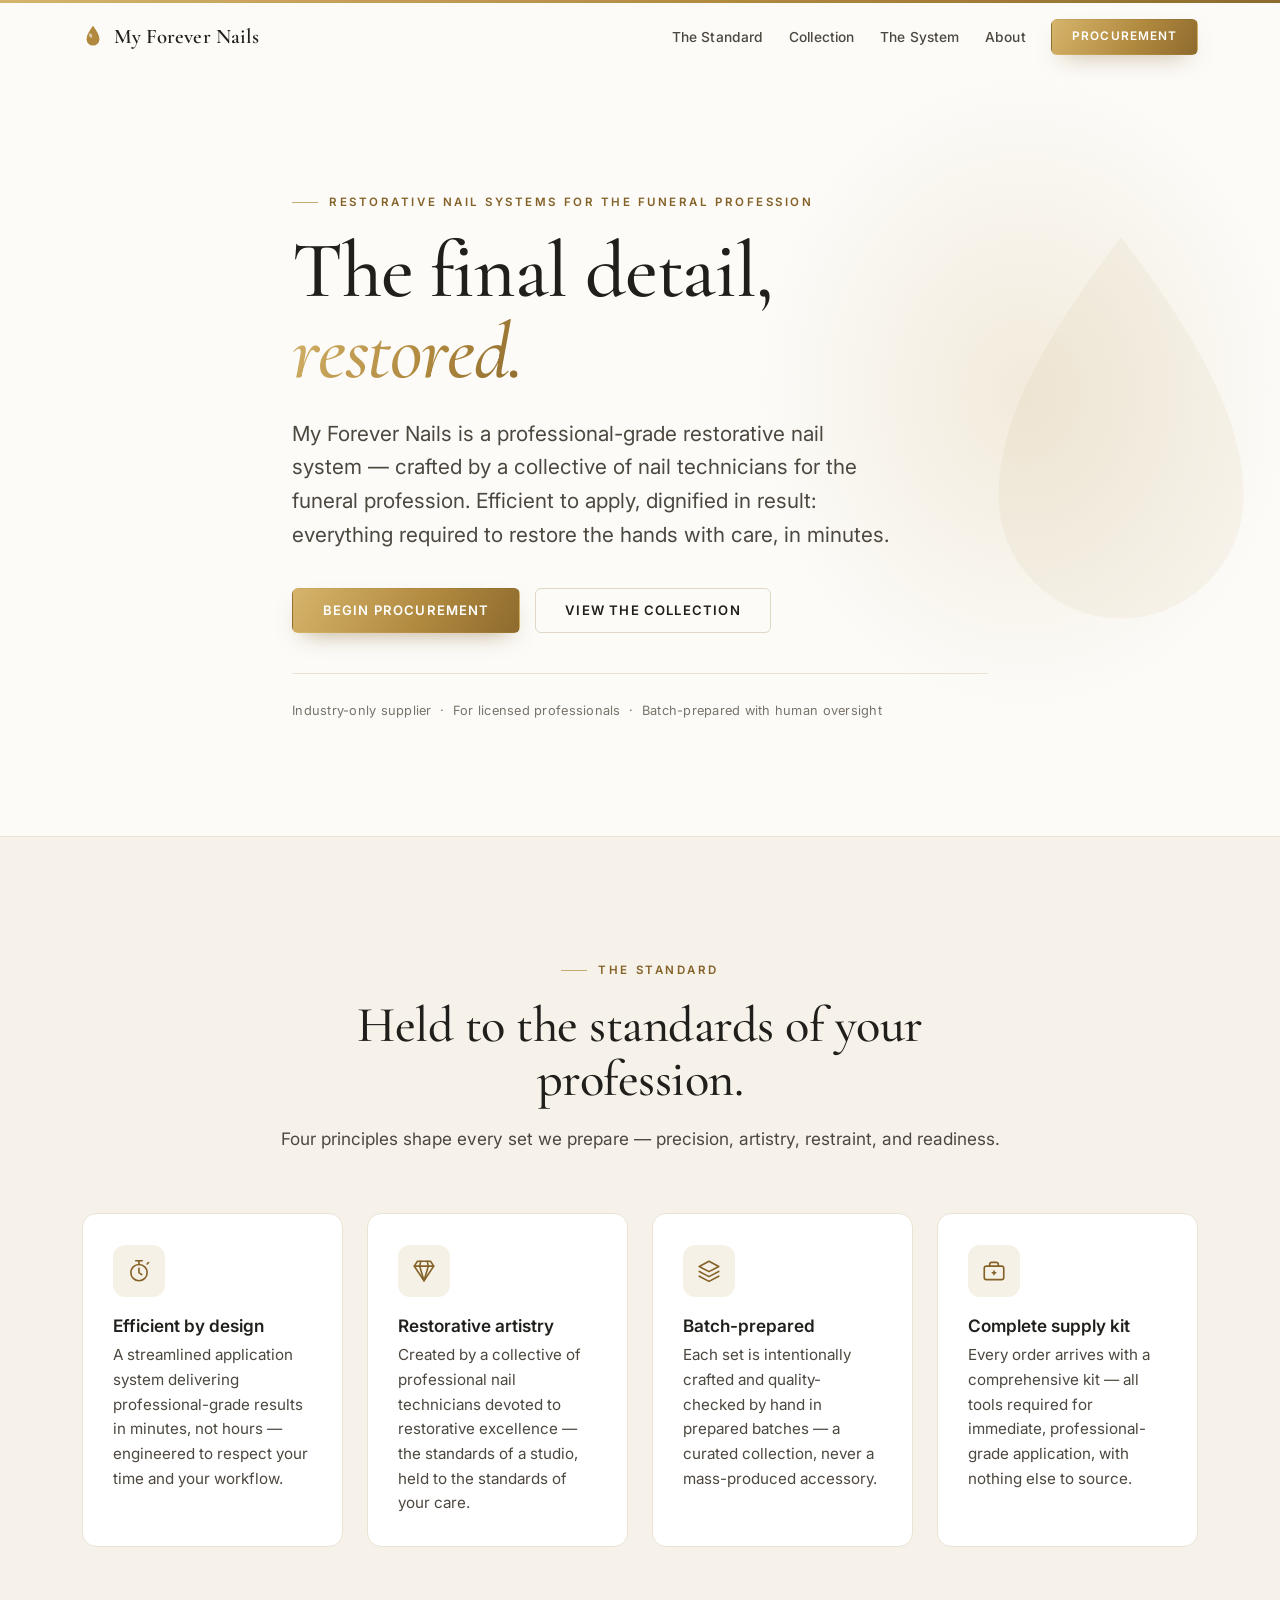
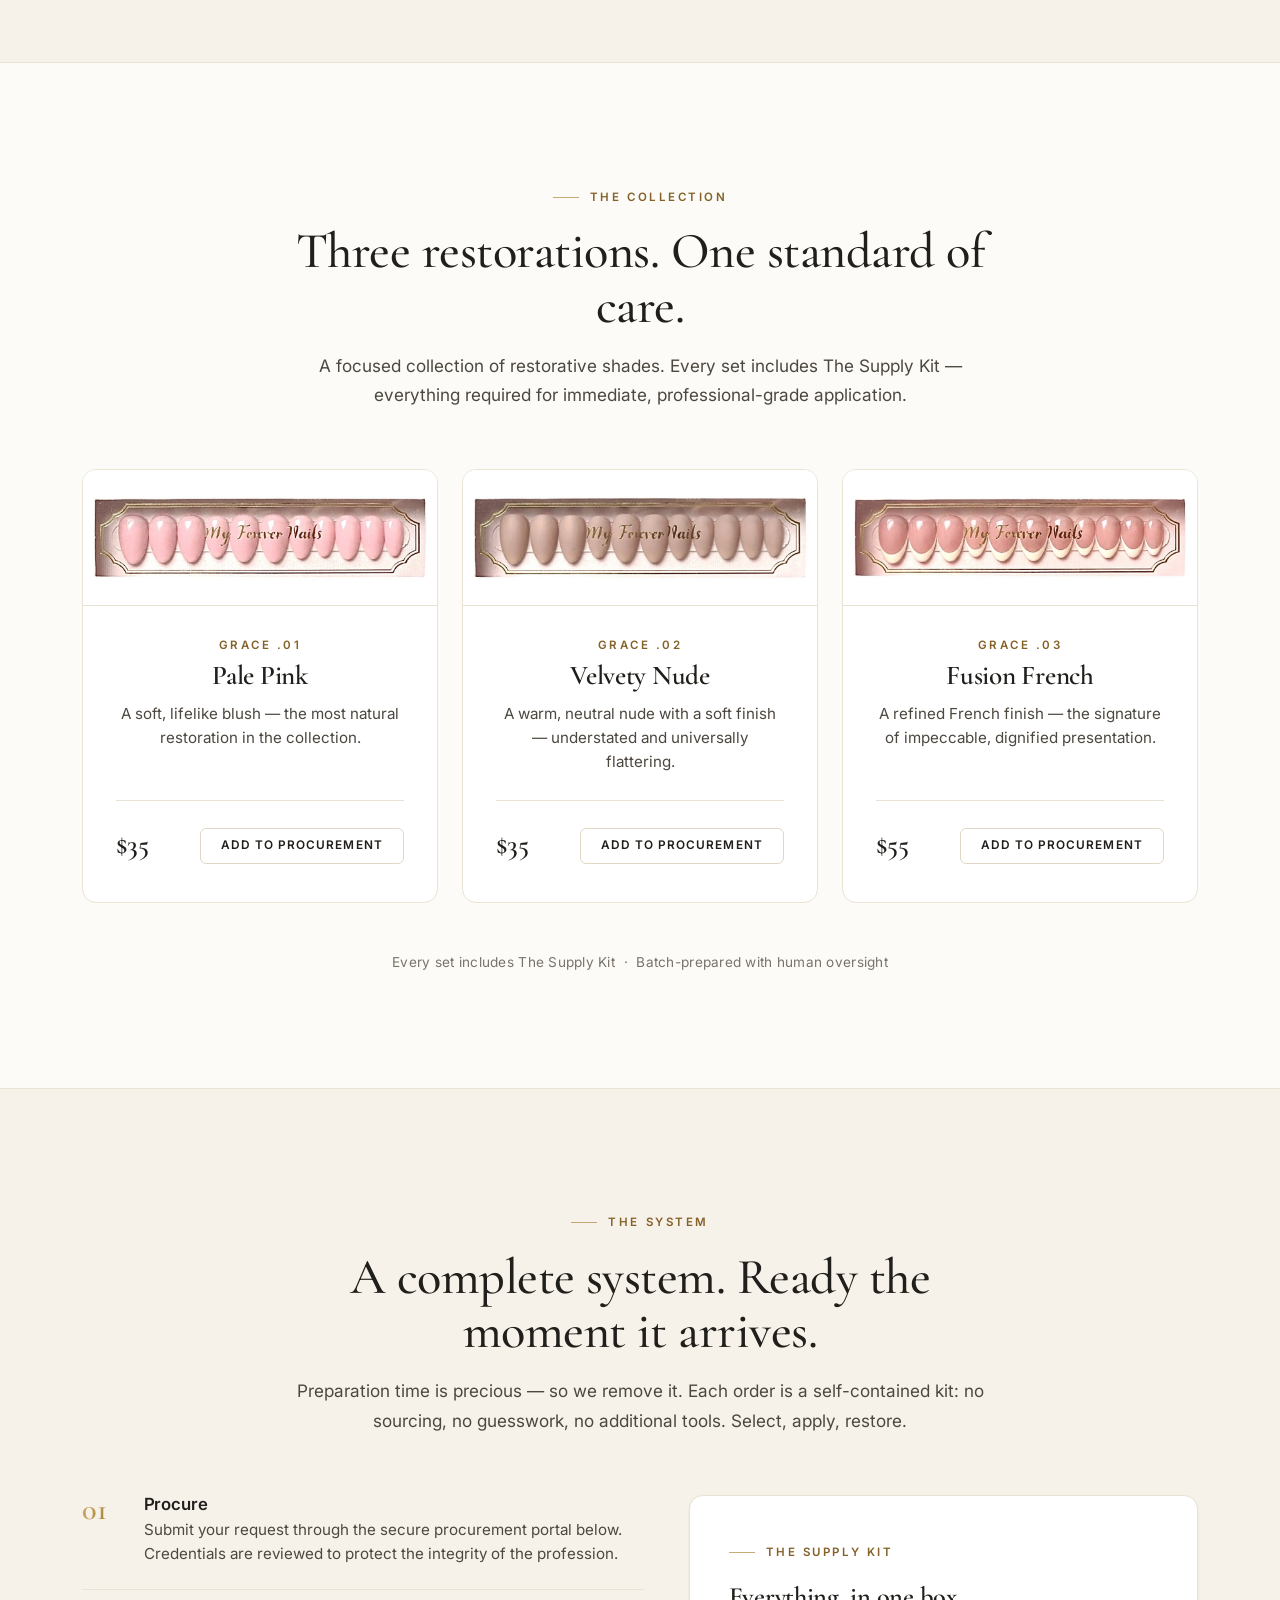
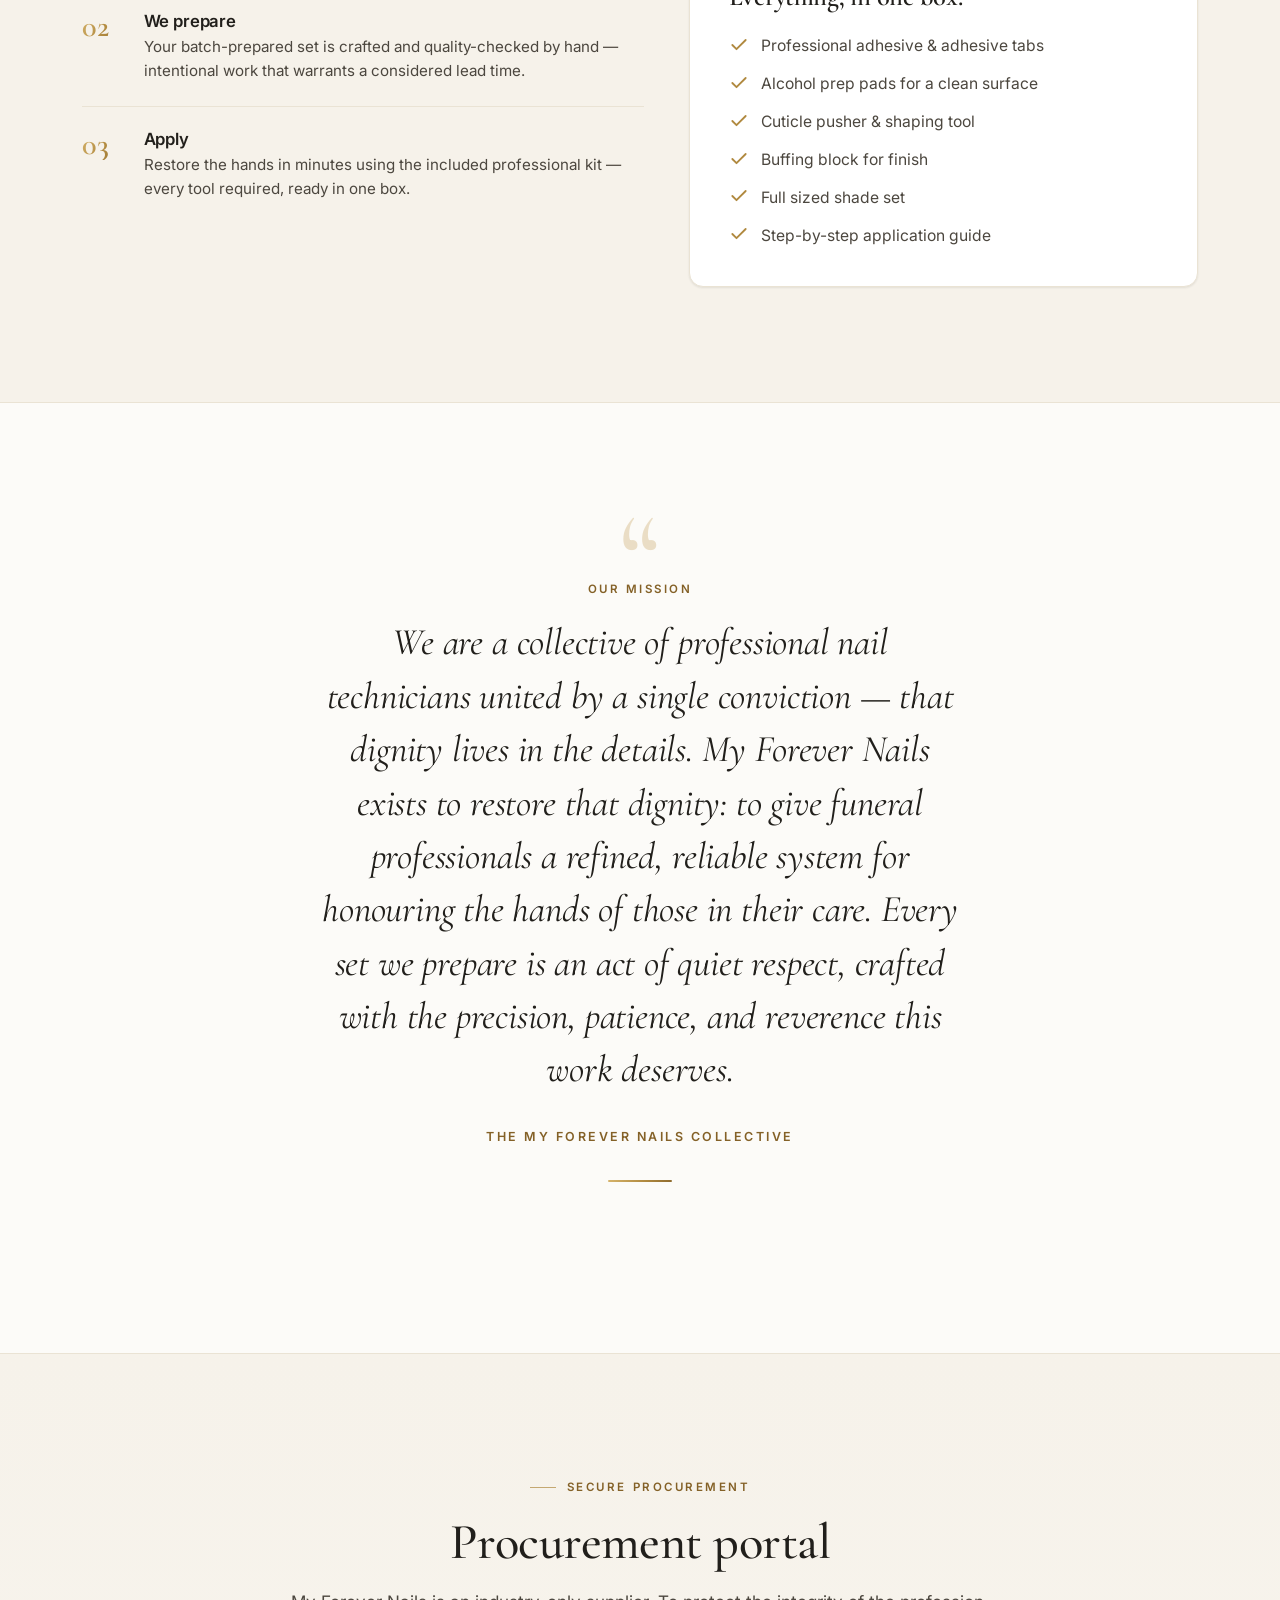
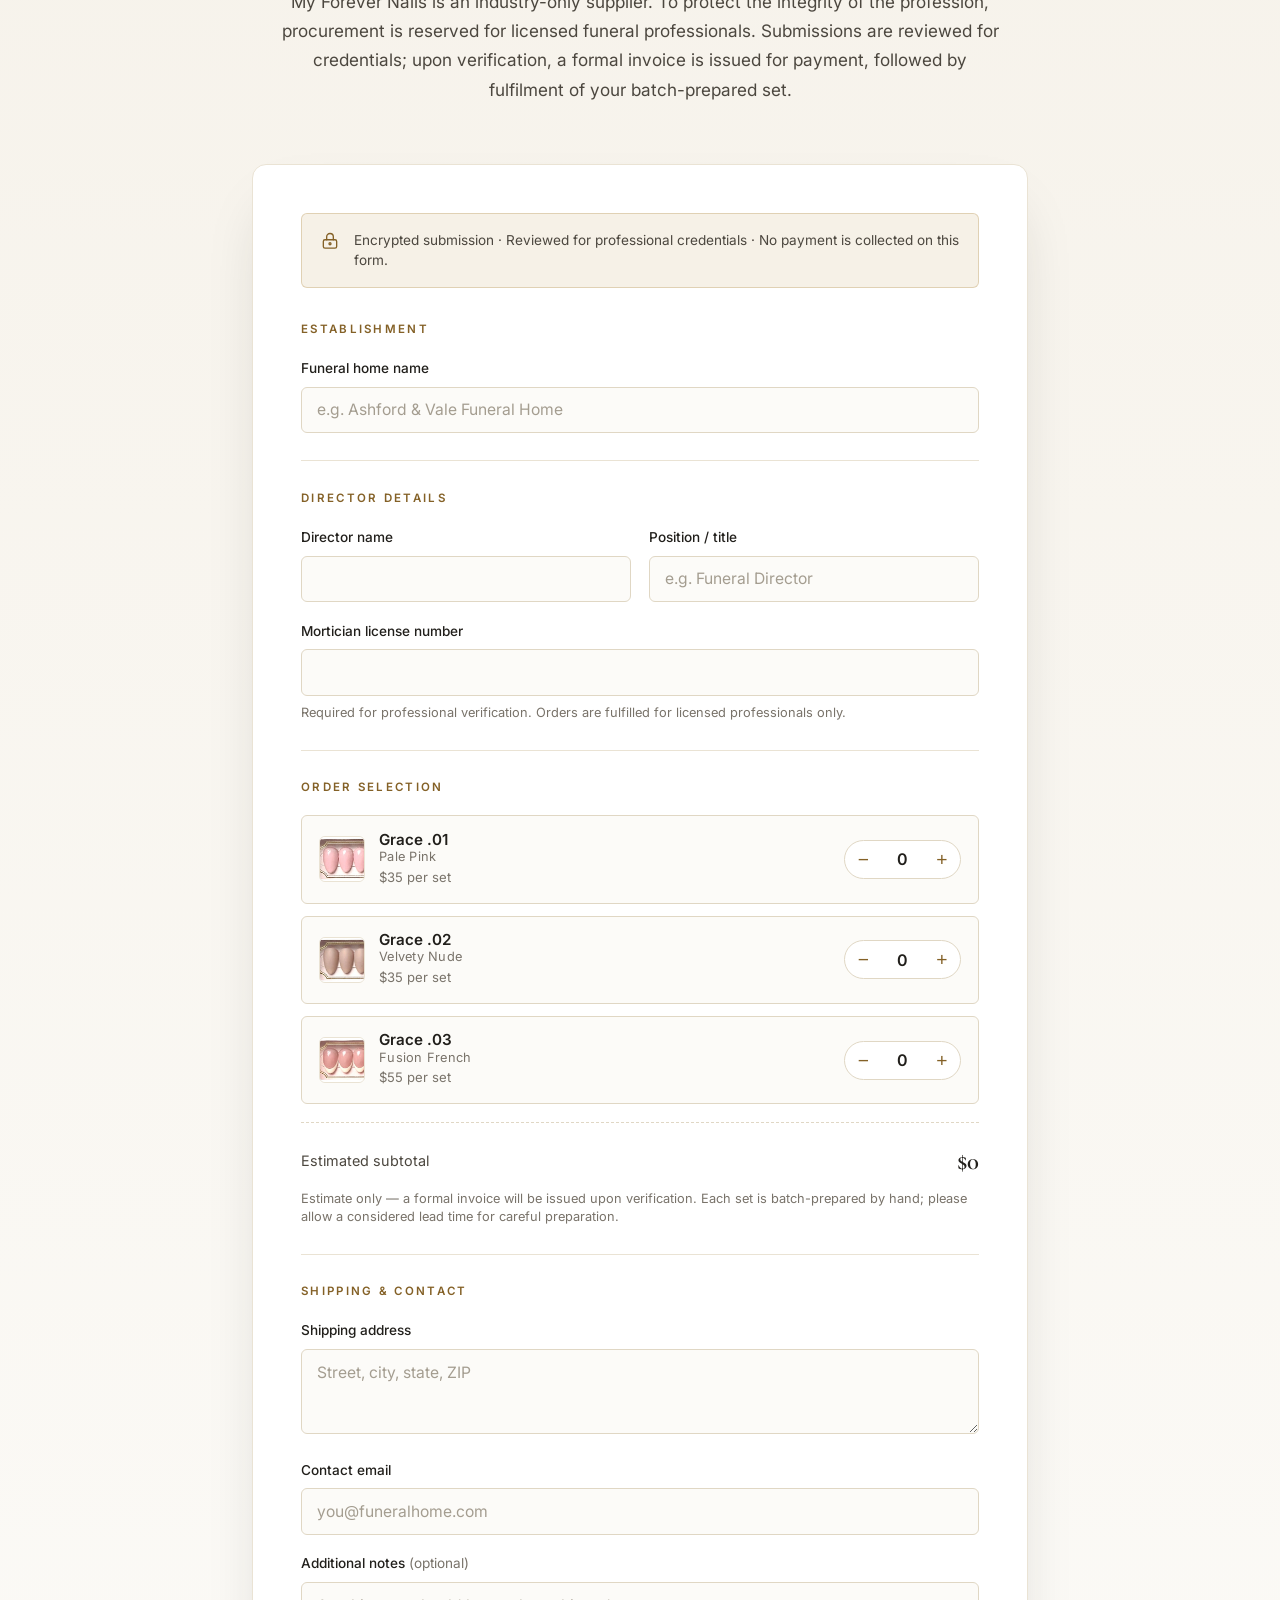
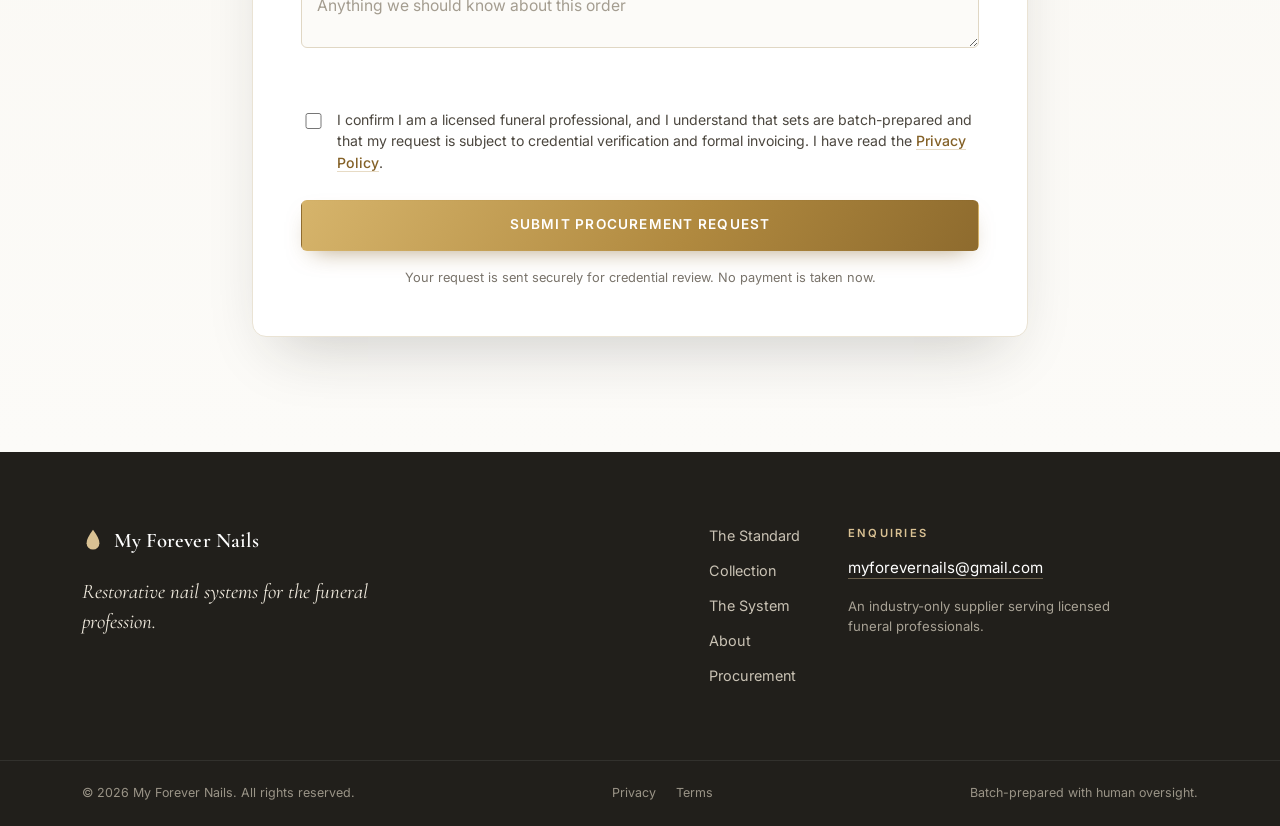
==== commit a89a107c: "Replace the drawn nail icons with the product photographs The collection cards and the procurement o" ====
--- a/index.html
+++ b/index.html
@@ -86,6 +86,7 @@
             "@type": "Product",
             "name": "Grace .01 — Pale Pink",
             "sku": "GRACE-01",
+            "image": "https://myforevernails.com/assets/img/products/grace-01.jpg",
             "description": "A soft, lifelike blush — the most natural restoration in the collection. Includes The Supply Kit.",
             "brand": { "@id": "https://myforevernails.com/#organization" },
             "offers": {
@@ -105,6 +106,7 @@
             "@type": "Product",
             "name": "Grace .02 — Velvety Nude",
             "sku": "GRACE-02",
+            "image": "https://myforevernails.com/assets/img/products/grace-02.jpg",
             "description": "A warm, neutral nude with a soft finish — understated and universally flattering. Includes The Supply Kit.",
             "brand": { "@id": "https://myforevernails.com/#organization" },
             "offers": {
@@ -124,6 +126,7 @@
             "@type": "Product",
             "name": "Grace .03 — Fusion French",
             "sku": "GRACE-03",
+            "image": "https://myforevernails.com/assets/img/products/grace-03.jpg",
             "description": "A refined French finish — the signature of impeccable, dignified presentation. Includes The Supply Kit.",
             "brand": { "@id": "https://myforevernails.com/#organization" },
             "offers": {
@@ -231,33 +234,48 @@
       </div>
       <div class="products">
         <article class="product reveal">
-          <div class="product__visual"><span class="nail nail--g01" aria-hidden="true"></span></div>
-          <p class="product__code">Grace .01</p>
-          <h3 class="product__name">Pale Pink</h3>
-          <p class="product__desc">A soft, lifelike blush — the most natural restoration in the collection.</p>
-          <div class="product__foot">
-            <span class="product__price">$35</span>
-            <button type="button" class="btn btn--ghost btn--sm" data-add="g01">Add to procurement</button>
+          <div class="product__visual">
+            <img src="/assets/img/products/grace-01.jpg" width="1100" height="300" loading="lazy" decoding="async"
+                 alt="Grace .01 Pale Pink — a full set of soft pink restorative nails presented in the My Forever Nails box.">
+          </div>
+          <div class="product__body">
+            <p class="product__code">Grace .01</p>
+            <h3 class="product__name">Pale Pink</h3>
+            <p class="product__desc">A soft, lifelike blush — the most natural restoration in the collection.</p>
+            <div class="product__foot">
+              <span class="product__price">$35</span>
+              <button type="button" class="btn btn--ghost btn--sm" data-add="g01">Add to procurement</button>
+            </div>
           </div>
         </article>
         <article class="product reveal">
-          <div class="product__visual"><span class="nail nail--g02" aria-hidden="true"></span></div>
-          <p class="product__code">Grace .02</p>
-          <h3 class="product__name">Velvety Nude</h3>
-          <p class="product__desc">A warm, neutral nude with a soft finish — understated and universally flattering.</p>
-          <div class="product__foot">
-            <span class="product__price">$35</span>
-            <button type="button" class="btn btn--ghost btn--sm" data-add="g02">Add to procurement</button>
+          <div class="product__visual">
+            <img src="/assets/img/products/grace-02.jpg" width="1100" height="300" loading="lazy" decoding="async"
+                 alt="Grace .02 Velvety Nude — a full set of warm matte nude restorative nails presented in the My Forever Nails box.">
+          </div>
+          <div class="product__body">
+            <p class="product__code">Grace .02</p>
+            <h3 class="product__name">Velvety Nude</h3>
+            <p class="product__desc">A warm, neutral nude with a soft finish — understated and universally flattering.</p>
+            <div class="product__foot">
+              <span class="product__price">$35</span>
+              <button type="button" class="btn btn--ghost btn--sm" data-add="g02">Add to procurement</button>
+            </div>
           </div>
         </article>
         <article class="product reveal">
-          <div class="product__visual"><span class="nail nail--g03" aria-hidden="true"></span></div>
-          <p class="product__code">Grace .03</p>
-          <h3 class="product__name">Fusion French</h3>
-          <p class="product__desc">A refined French finish — the signature of impeccable, dignified presentation.</p>
-          <div class="product__foot">
-            <span class="product__price">$55</span>
-            <button type="button" class="btn btn--ghost btn--sm" data-add="g03">Add to procurement</button>
+          <div class="product__visual">
+            <img src="/assets/img/products/grace-03.jpg" width="1100" height="300" loading="lazy" decoding="async"
+                 alt="Grace .03 Fusion French — a full set of restorative nails with soft pink beds and white tips, presented in the My Forever Nails box.">
+          </div>
+          <div class="product__body">
+            <p class="product__code">Grace .03</p>
+            <h3 class="product__name">Fusion French</h3>
+            <p class="product__desc">A refined French finish — the signature of impeccable, dignified presentation.</p>
+            <div class="product__foot">
+              <span class="product__price">$55</span>
+              <button type="button" class="btn btn--ghost btn--sm" data-add="g03">Add to procurement</button>
+            </div>
           </div>
         </article>
       </div>
@@ -378,7 +396,8 @@
             <div class="order-list">
               <div class="order-row" data-shade="g01">
                 <div class="order-row__info">
-                  <span class="nail nail--g01" aria-hidden="true"></span>
+                  <img class="order-row__swatch" src="/assets/img/products/grace-01-thumb.jpg"
+                       width="320" height="320" loading="lazy" decoding="async" alt="">
                   <div>
                     <p class="order-row__name">Grace .01 <span>Pale Pink</span></p>
                     <p class="order-row__price">$35 per set</p>
@@ -392,7 +411,8 @@
               </div>
               <div class="order-row" data-shade="g02">
                 <div class="order-row__info">
-                  <span class="nail nail--g02" aria-hidden="true"></span>
+                  <img class="order-row__swatch" src="/assets/img/products/grace-02-thumb.jpg"
+                       width="320" height="320" loading="lazy" decoding="async" alt="">
                   <div>
                     <p class="order-row__name">Grace .02 <span>Velvety Nude</span></p>
                     <p class="order-row__price">$35 per set</p>
@@ -406,7 +426,8 @@
               </div>
               <div class="order-row" data-shade="g03">
                 <div class="order-row__info">
-                  <span class="nail nail--g03" aria-hidden="true"></span>
+                  <img class="order-row__swatch" src="/assets/img/products/grace-03-thumb.jpg"
+                       width="320" height="320" loading="lazy" decoding="async" alt="">
                   <div>
                     <p class="order-row__name">Grace .03 <span>Fusion French</span></p>
                     <p class="order-row__price">$55 per set</p>
--- a/assets/css/styles.css
+++ b/assets/css/styles.css
@@ -259,14 +259,29 @@
 @media(min-width:900px){.products{grid-template-columns:repeat(3,1fr);}}
 .product{
   background:var(--white);border:1px solid var(--line);border-radius:var(--r-lg);
-  padding:clamp(1.75rem,2.6vw,2.25rem);text-align:center;
+  padding:0;text-align:center;overflow:hidden;
   display:flex;flex-direction:column;
   transition:transform .3s ease,box-shadow .3s ease,border-color .3s ease;
 }
 .product:hover{transform:translateY(-5px);box-shadow:var(--shadow-lg);border-color:var(--line-gold);}
+
+/* The photographs are trimmed to a white surround, so they sit directly on
+   the white card with no visible plate — only the tray appears to float. */
 .product__visual{
-  display:grid;place-items:center;height:132px;margin-bottom:1.4rem;border-radius:12px;
-  background:radial-gradient(circle at 50% 42%,var(--cream),transparent 72%);
+  padding:clamp(.9rem,1.6vw,1.2rem) 0;
+  border-bottom:1px solid var(--line);
+  background:var(--white);
+  overflow:hidden;
+}
+.product__visual img{
+  width:100%;height:auto;
+  transition:transform .45s cubic-bezier(.22,.61,.36,1);
+}
+.product:hover .product__visual img{transform:scale(1.035);}
+
+.product__body{
+  display:flex;flex-direction:column;flex:1;
+  padding:clamp(1.5rem,2.4vw,1.9rem) clamp(1.75rem,2.6vw,2.25rem) clamp(1.75rem,2.6vw,2.25rem);
 }
 .product__code{font-size:.72rem;font-weight:600;letter-spacing:.22em;text-transform:uppercase;color:var(--gold-deep);}
 .product__name{font-family:var(--serif);font-size:1.7rem;font-weight:600;margin:.35rem 0 .7rem;}
@@ -275,29 +290,16 @@
 .product__price{font-family:var(--serif);font-size:1.7rem;font-weight:600;color:var(--ink);}
 .products__note{text-align:center;margin-top:clamp(2rem,4vw,3rem);font-size:.85rem;letter-spacing:.02em;color:var(--muted);}
 
-/* ---------- Nail visual ---------- */
-.nail{
-  position:relative;display:block;width:52px;height:72px;
-  border-radius:46% 46% 44% 44% / 56% 56% 44% 44%;
-  background:var(--nail-color,#eee);
-  box-shadow:inset 0 3px 7px rgba(255,255,255,.75),inset 0 -8px 14px rgba(0,0,0,.06),0 10px 20px -8px rgba(33,31,27,.28);
-  overflow:hidden;
-}
-.nail::after{
-  content:"";position:absolute;top:6%;left:18%;width:26%;height:78%;
-  background:linear-gradient(180deg,rgba(255,255,255,.85),rgba(255,255,255,0));
-  border-radius:50%;transform:rotate(8deg);filter:blur(.4px);
-}
-.nail--g01{--nail-color:#F1CDD3;background:linear-gradient(155deg,#FBE6E9,#EEC6CD);}
-.nail--g02{--nail-color:#DDBFA4;background:linear-gradient(155deg,#F0DDCB,#D8BB9F);}
-.nail--g03{--nail-color:#F3D4D9;background:linear-gradient(155deg,#F8DDE1,#EFCAD1);}
-.nail--g03::before{
-  content:"";position:absolute;top:0;left:0;right:0;height:34%;z-index:1;
-  background:linear-gradient(180deg,#FFFFFF,#FBF5F2);
-  border-radius:46% 46% 50% 50% / 90% 90% 30% 30%;
-  box-shadow:0 1px 2px rgba(0,0,0,.05);
-}
-.products .nail{width:60px;height:82px;}
+/* ---------- Order row swatch ----------
+   A square crop of the same product photograph, used beside each shade in
+   the procurement order builder. */
+.order-row__swatch{
+  width:46px;height:46px;flex:none;
+  border-radius:var(--r);
+  border:1px solid var(--line);
+  object-fit:cover;
+  background:var(--white);
+}
 
 /* ---------- The System ---------- */
 .system__grid{display:grid;gap:clamp(1.75rem,3.5vw,3rem);grid-template-columns:1fr;align-items:start;}
@@ -377,7 +379,6 @@
 }
 .order-row.is-flash{border-color:var(--gold);box-shadow:0 0 0 3px var(--gold-tint);background:var(--white);}
 .order-row__info{display:flex;align-items:center;gap:.9rem;min-width:0;}
-.order-row .nail{width:30px;height:42px;flex:none;}
 .order-row__name{font-size:.95rem;font-weight:600;color:var(--ink);line-height:1.2;}
 .order-row__name span{display:block;font-family:var(--sans);font-size:.8rem;font-weight:400;color:var(--muted);letter-spacing:.02em;}
 .order-row__price{font-size:.82rem;color:var(--muted);margin-top:.15rem;}
